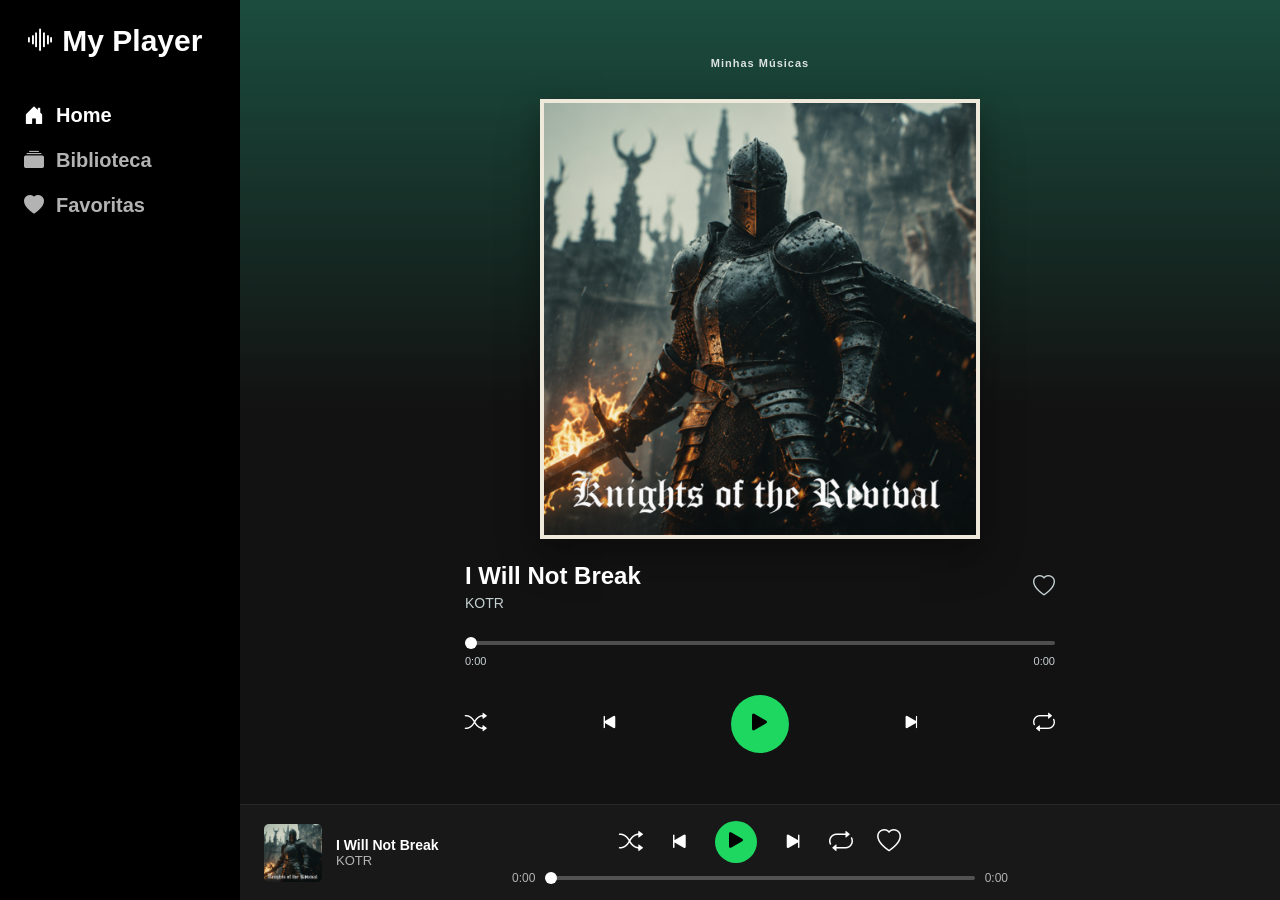
==== index.html @ 362a0c58 "feat: initial commit" ====
<!doctype html>
<html lang="pt-BR">
  <head>
    <meta charset="UTF-8" />
    <meta name="viewport" content="width=device-width, initial-scale=1.0" />
    <title>Home</title>
    <link rel="icon" type="image/png" href="assets/icon.png" />
    <link rel="stylesheet" href="style.css" />
    <link
      rel="stylesheet"
      href="https://cdn.jsdelivr.net/npm/bootstrap-icons@1.11.3/font/bootstrap-icons.css"
    />
  </head>
  <body>
    <aside class="sidebar" aria-label="Menu principal">
      <header class="sidebar-header">
        <h1><i class="bi bi-soundwave" aria-hidden="true"></i> My Player</h1>
      </header>

      <nav aria-label="Navegação do player">
          <a href="index.html" class="active">
            <i class="bi bi-house-door-fill" aria-hidden="true"></i>
            <span>Home</span>
          </a>
          <a href="biblioteca.html">
            <i class="bi bi-collection-fill" aria-hidden="true"></i>
            <span>Biblioteca</span>
          </a>
          <a href="favoritas.html">
            <i class="bi bi-heart-fill" aria-hidden="true"></i>
            <span>Favoritas</span>
          </a>
      </nav>
    </aside>

    <main class="main">
      <section class="hero" aria-label="Player principal">
        <p class="eyebrow">Minhas Músicas</p>

        <img id="heroCover" class="hero-cover" src="assets/capas/i_will_not_break.png" alt="Capa da música" />

        <header class="music-info-main">
          <div>
            <h2 id="mainTitle">I Will Not Break</h2>
            <p id="mainArtist">KOTR</p>
          </div>

          <button id="mainFavoriteBtn" class="heart-main favorite-control" type="button" aria-label="Favoritar música">
            <i class="bi bi-heart"></i>
          </button>
        </header>

        <div class="progress-main">
          <input id="mainProgress" type="range" min="0" value="0" aria-label="Progresso da música" />
          <div>
            <span id="mainCurrentTime">0:00</span>
            <span id="mainDuration">0:00</span>
          </div>
        </div>

        <div class="player-controls-main" aria-label="Controles da música">
          <button id="mainShuffleBtn" class="player-control" type="button" aria-label="Aleatório">
            <i class="bi bi-shuffle"></i>
          </button>

          <button id="mainPrevBtn" class="player-control" type="button" aria-label="Música anterior">
            <i class="bi bi-skip-start-fill"></i>
          </button>

          <button id="mainPlayBtn" class="play-main player-control" type="button" aria-label="Tocar ou pausar">
            <i id="mainPlayIcon" class="bi bi-play-fill"></i>
          </button>

          <button id="mainNextBtn" class="player-control" type="button" aria-label="Próxima música">
            <i class="bi bi-skip-end-fill"></i>
          </button>

          <button id="mainRepeatBtn" class="player-control" type="button" aria-label="Repetir">
            <i class="bi bi-repeat"></i>
          </button>
        </div>
      </section>
    </main>

    <footer class="global-player">
      <section class="global-current" aria-label="Música atual">
        <img
          id="globalCover"
          class="global-current-cover"
          src="assets/capas/i_will_not_break.png"
          alt="Capa da música atual"
        />
        <div class="global-current-info">
          <h2 id="globalTitle">I Will Not Break</h2>
          <p id="globalArtist">KOTR</p>
        </div>
      </section>

      <section class="global-controls" aria-label="Controles do player">
        <div class="global-buttons">
          <button id="globalShuffleBtn" class="player-control" type="button" aria-label="Aleatório">
            <i class="bi bi-shuffle"></i>
          </button>

          <button id="globalPrevBtn" class="player-control" type="button" aria-label="Música anterior">
            <i class="bi bi-skip-start-fill"></i>
          </button>

          <button id="globalPlayBtn" class="global-play player-control" type="button" aria-label="Tocar ou pausar">
            <i id="globalPlayIcon" class="bi bi-play-fill"></i>
          </button>

          <button id="globalNextBtn" class="player-control" type="button" aria-label="Próxima música">
            <i class="bi bi-skip-end-fill"></i>
          </button>

          <button id="globalRepeatBtn" class="player-control" type="button" aria-label="Repetir">
            <i class="bi bi-repeat"></i>
          </button>

          <button id="globalFavoriteBtn" class="player-control favorite-control" type="button" aria-label="Favoritar música">
            <i class="bi bi-heart"></i>
          </button>
        </div>

        <div class="global-progress">
          <span id="globalCurrentTime">0:00</span>
          <input id="globalProgress" type="range" min="0" value="0" aria-label="Progresso da música" />
          <span id="globalDuration">0:00</span>
        </div>
      </section>

      <audio id="globalAudio"></audio>
    </footer>

    <script src="script.js"></script>
  </body>
</html>
---- style.css ----
* {
  margin: 0;
  padding: 0;
  box-sizing: border-box;
}

body {
  background: #121212;
  color: #fff;
  font-family: Arial, Helvetica, sans-serif;
  display: flex;
  min-height: 100vh;
}

button {
  border: none;
  cursor: pointer;
}

.sidebar {
  width: 240px;
  background: #000;
  padding: 24px;
  position: fixed;
  inset: 0 auto 0 0;
  z-index: 60;
}

.sidebar h1 {
  font-size: 30px;
  margin-bottom: 46px;
}

.sidebar nav {
  display: flex;
  flex-direction: column;
  gap: 22px;
}

.sidebar a {
  color: #b3b3b3;
  text-decoration: none;
  font-weight: bold;
  display: flex;
  gap: 12px;
  font-size: 20px;
  transition: 0.2s;
}

.sidebar a:hover,
.sidebar a.active {
  color: #fff;
}

.main {
  margin-left: 240px;
  width: calc(100% - 240px);
  min-height: 100vh;
  background: linear-gradient(180deg, #1b4d3e 0%, #121212 45%, #121212 100%);
  display: flex;
  justify-content: center;
  align-items: center;
  padding: 40px 40px 130px;
}

.hero {
  width: 100%;
  max-width: 590px;
}

.hero > .eyebrow {
  display: block;
  text-align: center;
  font-size: 11px;
  font-weight: 600;
  color: rgba(255, 255, 255, 0.85);
  margin-bottom: 30px;
  letter-spacing: 1px;
}

.hero img {
  width: 100%;
  max-width: 440px;
  display: block;
  margin: 0 auto 24px;
  aspect-ratio: 1 / 1;
  object-fit: cover;
  border: 4px solid #efe9dc;
  box-shadow:
    0 18px 40px rgba(0, 0, 0, 0.25),
    0 8px 20px rgba(0, 0, 0, 0.15);
}

.music-info-main {
  display: flex;
  justify-content: space-between;
  align-items: center;
  margin-bottom: 20px;
}

.music-info-main h2 {
  font-size: 24px;
  line-height: 1.1;
  margin-bottom: 5px;
  font-weight: 700;
}

.music-info-main p {
  color: #c5d0d0;
  font-size: 14px;
}

.heart-main {
  background: transparent;
  color: #c5d0d0;
  font-size: 22px;
  transition: 0.2s;
}

.heart-main:hover,
.heart-main.active {
  color: #1ed760;
}

.progress-main {
  margin-bottom: 28px;
}

.progress-main input[type="range"] {
  width: 100%;
  cursor: pointer;
}

.progress-main div {
  display: flex;
  justify-content: space-between;
  margin-top: 6px;
  color: #c5d0d0;
  font-size: 11px;
}

.player-controls-main {
  display: flex;
  justify-content: space-between;
  align-items: center;
}

.player-controls-main button {
  background: transparent;
  color: white;
  font-size: 22px;
  transition: 0.2s;
}

.player-controls-main button:hover {
  transform: scale(1.08);
}

.play-main {
  width: 58px;
  height: 58px;
  border-radius: 50%;
  background: #1ed760 !important;
  color: #000 !important;
  display: flex;
  justify-content: center;
  align-items: center;
  font-size: 30px !important;
}

.player-control.active,
.player-control.active i,
.favorite-control.active,
.favorite-control.active i {
  color: #1ed760;
}

input[type="range"] {
  appearance: none;
  height: 4px;
  border-radius: 999px;
  background: rgba(255, 255, 255, 0.25);
}

input[type="range"]::-webkit-slider-thumb {
  appearance: none;
  width: 12px;
  height: 12px;
  background: white;
  border-radius: 50%;
  cursor: pointer;
}

input[type="range"]::-moz-range-thumb {
  width: 12px;
  height: 12px;
  border: none;
  background: white;
  border-radius: 50%;
  cursor: pointer;
}

/* =========================
   BIBLIOTECA
========================= */

.library-main {
  display: grid;
  grid-template-columns: minmax(420px, 760px) 340px;
  align-items: flex-start;
  justify-content: flex-start;
  gap: 36px;
}

.library {
  width: 100%;
}

.library-header {
  margin-bottom: 28px;
}

.library-header .eyebrow {
  font-size: 13px;
  font-weight: bold;
}

.library-header h2 {
  font-size: clamp(42px, 7vw, 76px);
  margin: 10px 0;
  line-height: 1;
}

.library-header p {
  color: #b3b3b3;
}

.library-search {
  height: 46px;
  background: #242424;
  border-radius: 999px;
  display: flex;
  align-items: center;
  gap: 12px;
  padding: 0 16px;
  margin-bottom: 24px;
  color: #b3b3b3;
}

.library-search input {
  width: 100%;
  background: transparent;
  border: none;
  outline: none;
  color: #fff;
  font-size: 15px;
}

.library-music-list {
  background: rgba(24, 24, 24, 0.9);
  border-radius: 10px;
  overflow: hidden;
}

.library-song {
  display: grid;
  grid-template-columns: 44px 1fr 32px;
  align-items: center;
  gap: 14px;
  padding: 10px 14px;
  border-bottom: 1px solid #2a2a2a;
  cursor: pointer;
  transition: 0.2s;
}

.library-song:hover,
.library-song.active {
  background: #282828;
}

.library-song.active h3 {
  color: #1ed760;
}

.library-song img {
  width: 40px;
  height: 40px;
  border-radius: 5px;
  object-fit: cover;
}

.library-song h3 {
  font-size: 15px;
  font-weight: 500;
  margin-bottom: 3px;
}

.library-song p {
  color: #b3b3b3;
  font-size: 14px;
}

.library-song button {
  background: transparent;
  color: #b3b3b3;
  font-size: 18px;
}

.library-empty {
  padding: 22px;
  color: #b3b3b3;
  text-align: center;
}

.library-preview {
  background: linear-gradient(180deg, #1f1f1f, #121212);
  border-radius: 16px;
  padding: 22px;
  position: sticky;
  top: 40px;
  box-shadow: 0 20px 45px rgba(0, 0, 0, 0.25);
}

.library-preview .eyebrow {
  display: block;
  color: #b3b3b3;
  font-size: 13px;
  font-weight: bold;
  margin-bottom: 18px;
}

.library-preview img {
  width: 100%;
  aspect-ratio: 1 / 1;
  object-fit: cover;
  border-radius: 12px;
  margin-bottom: 20px;
}

.library-preview h2 {
  font-size: 24px;
  margin-bottom: 6px;
}

.library-preview p {
  color: #b3b3b3;
  margin-bottom: 22px;
}

.library-preview-progress {
  margin-bottom: 22px;
}

.library-preview-progress input {
  width: 100%;
}

.library-preview-progress div {
  display: flex;
  justify-content: space-between;
  color: #b3b3b3;
  font-size: 11px;
  margin-top: 6px;
}

.library-preview-controls {
  display: flex;
  align-items: center;
  justify-content: space-between;
}

.library-preview-controls button {
  background: transparent;
  color: white;
  font-size: 24px;
}

.library-play {
  width: 56px;
  height: 56px;
  border-radius: 50%;
  background: #1ed760 !important;
  color: #000 !important;
  font-size: 32px !important;
  display: grid;
  place-items: center;
}

/* =========================
   FAVORITAS
========================= */

.favorites-main {
  justify-content: flex-start;
  align-items: flex-start;
}

.favorites {
  width: 100%;
}

.favorites-grid {
  display: grid;
  grid-template-columns: repeat(auto-fill, minmax(180px, 1fr));
  gap: 22px;
}

.favorite-card {
  background: #181818;
  padding: 16px;
  border-radius: 12px;
  cursor: pointer;
  transition: 0.25s;
  position: relative;
}

.favorite-card:hover {
  background: #282828;
  transform: translateY(-4px);
}

.favorite-card img {
  width: 100%;
  aspect-ratio: 1 / 1;
  object-fit: cover;
  border-radius: 8px;
  margin-bottom: 14px;
}

.favorite-card h3 {
  font-size: 16px;
  margin-bottom: 5px;
}

.favorite-card p {
  color: #b3b3b3;
  font-size: 14px;
}

.favorite-card .card-play {
  position: absolute;
  right: 18px;
  bottom: 72px;
  width: 46px;
  height: 46px;
  border-radius: 50%;
  background: #1ed760;
  color: #000;
  display: grid;
  place-items: center;
  font-size: 28px;
  opacity: 0;
  transform: translateY(8px);
  transition: 0.2s;
}

.favorite-card:hover .card-play {
  opacity: 1;
  transform: translateY(0);
}

/* =========================
   PLAYER GLOBAL
========================= */

.global-player {
  position: fixed;
  left: 240px;
  right: 0;
  bottom: 0;
  min-height: 96px;
  background: #181818;
  border-top: 1px solid #282828;
  display: grid;
  grid-template-columns: 1fr 2fr 1fr;
  align-items: center;
  padding: 14px 24px;
  z-index: 70;
}

.global-current {
  display: flex;
  align-items: center;
  gap: 14px;
}

.global-current img {
  width: 58px;
  height: 58px;
  border-radius: 5px;
  object-fit: cover;
}

.global-current h2 {
  font-size: 14px;
}

.global-current p {
  color: #b3b3b3;
  font-size: 13px;
}

.global-controls {
  display: flex;
  flex-direction: column;
  align-items: center;
  gap: 8px;
  width: 100%;
}

.global-buttons {
  display: flex;
  align-items: center;
  gap: 24px;
}

.global-buttons button {
  background: transparent;
  color: #fff;
  font-size: 24px;
  transition: 0.2s;
}

.global-buttons button:hover {
  transform: scale(1.08);
}

.global-play {
  width: 42px;
  height: 42px;
  border-radius: 50%;
  background: #1ed760 !important;
  color: #000 !important;
  display: grid;
  place-items: center;
  font-size: 28px !important;
}

.global-progress {
  width: min(620px, 100%);
  display: flex;
  align-items: center;
  gap: 10px;
  color: #b3b3b3;
  font-size: 12px;
}

.global-progress input {
  width: 100%;
}

/* =========================
   RESPONSIVO
========================= */

@media (max-width: 1050px) {
  .library-main {
    grid-template-columns: 1fr;
  }

  .library-preview {
    position: static;
  }
}

@media (max-width: 850px) {
  body {
    display: block;
  }

  .sidebar {
    width: 100%;
    height: auto;
    min-height: 78px;
    padding: 14px 18px;
    position: fixed;
    inset: 0 0 auto 0;
    display: flex;
    align-items: center;
    justify-content: space-between;
    gap: 18px;
    border-bottom: 1px solid #282828;
  }

  .sidebar h1 {
    font-size: 20px;
    margin-bottom: 0;
    white-space: nowrap;
  }

  .sidebar nav {
    flex-direction: row;
    align-items: center;
    gap: 10px;
    overflow-x: auto;
    padding-bottom: 2px;
  }

  .sidebar nav::-webkit-scrollbar {
    display: none;
  }

  .sidebar a {
    font-size: 14px;
    gap: 7px;
    padding: 9px 12px;
    border-radius: 999px;
    background: #121212;
    white-space: nowrap;
  }

  .sidebar a.active {
    background: #282828;
    color: #fff;
  }

  .main {
    margin-left: 0;
    width: 100%;
    padding: 118px 25px 180px;
  }

  .hero {
    max-width: 330px;
  }

  .hero img {
    max-width: 260px;
  }

  .global-player {
    left: 0;
    grid-template-columns: 1fr;
    gap: 12px;
  }
}

@media (max-width: 520px) {
  .sidebar {
    align-items: flex-start;
    flex-direction: column;
    gap: 12px;
  }

  .sidebar nav {
    width: 100%;
  }

  .main {
    padding-top: 150px;
  }

  .global-current {
    justify-content: center;
  }

  .global-buttons {
    gap: 16px;
  }

  .global-progress {
    width: 100%;
  }
}
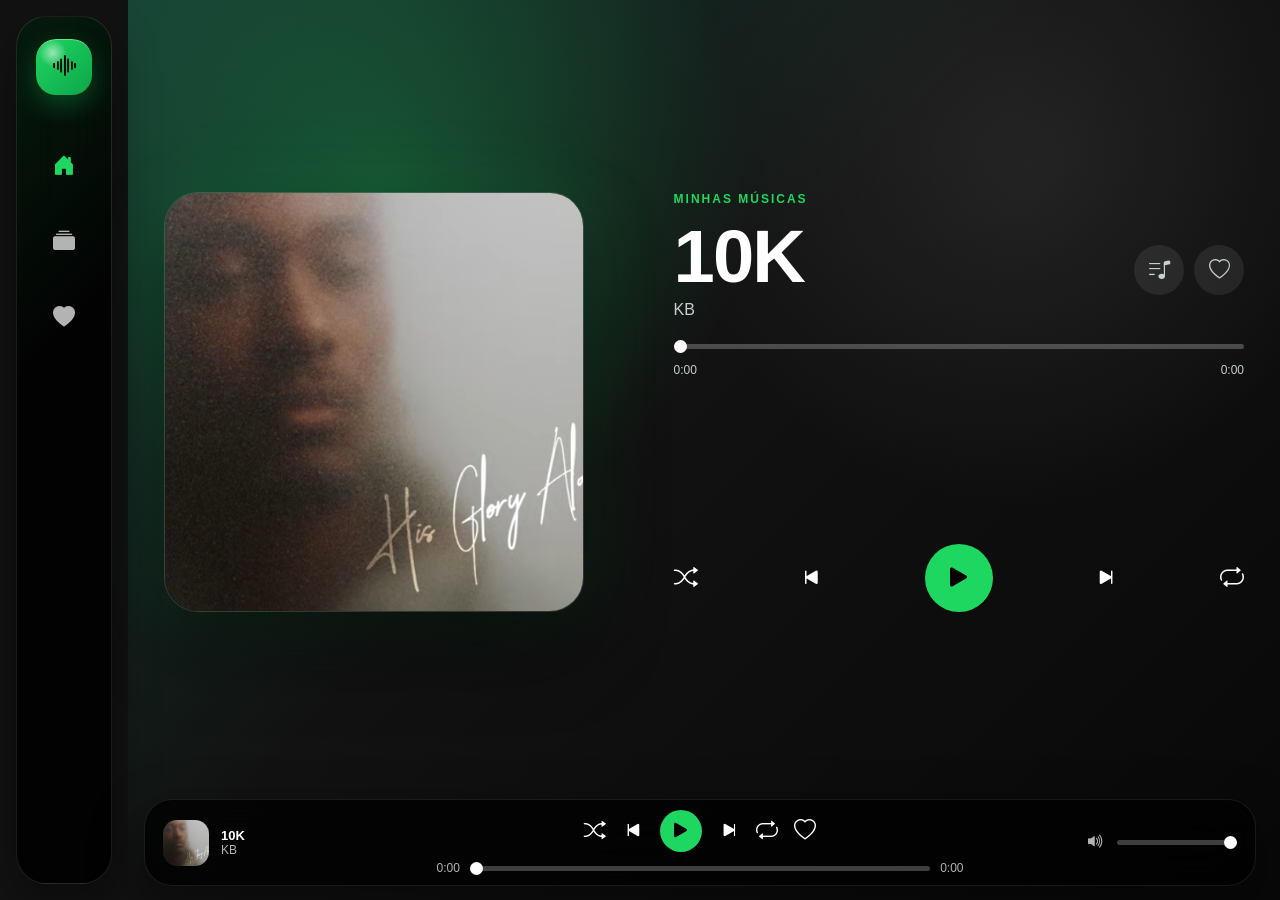
==== commit c34a2144: "new features" ====
--- a/index.html
+++ b/index.html
@@ -14,22 +14,22 @@
   <body>
     <aside class="sidebar" aria-label="Menu principal">
       <header class="sidebar-header">
-        <h1><i class="bi bi-soundwave" aria-hidden="true"></i> My Player</h1>
+        <h1><i class="bi bi-soundwave" aria-hidden="true"></i></h1>
       </header>
 
       <nav aria-label="Navegação do player">
-          <a href="index.html" class="active">
-            <i class="bi bi-house-door-fill" aria-hidden="true"></i>
-            <span>Home</span>
-          </a>
-          <a href="biblioteca.html">
-            <i class="bi bi-collection-fill" aria-hidden="true"></i>
-            <span>Biblioteca</span>
-          </a>
-          <a href="favoritas.html">
-            <i class="bi bi-heart-fill" aria-hidden="true"></i>
-            <span>Favoritas</span>
-          </a>
+        <a href="index.html" class="active">
+          <i class="bi bi-house-door-fill" aria-hidden="true"></i>
+          <span>Home</span>
+        </a>
+        <a href="biblioteca.html">
+          <i class="bi bi-collection-fill" aria-hidden="true"></i>
+          <span>Biblioteca</span>
+        </a>
+        <a href="favoritas.html">
+          <i class="bi bi-heart-fill" aria-hidden="true"></i>
+          <span>Favoritas</span>
+        </a>
       </nav>
     </aside>
 
@@ -37,45 +37,100 @@
       <section class="hero" aria-label="Player principal">
         <p class="eyebrow">Minhas Músicas</p>
 
-        <img id="heroCover" class="hero-cover" src="assets/capas/i_will_not_break.png" alt="Capa da música" />
+        <img
+          id="heroCover"
+          class="hero-cover"
+          src="assets/capas/i_will_not_break.png"
+          alt="Capa da música"
+        />
 
         <header class="music-info-main">
           <div>
             <h2 id="mainTitle">I Will Not Break</h2>
             <p id="mainArtist">KOTR</p>
           </div>
-
-          <button id="mainFavoriteBtn" class="heart-main favorite-control" type="button" aria-label="Favoritar música">
-            <i class="bi bi-heart"></i>
-          </button>
+          <div class="music-actions">
+            <button
+              id="mainLyricsBtn"
+              class="heart-main"
+              type="button"
+              aria-label="Mostrar letra"
+            >
+              <i class="bi bi-music-note-list"></i>
+            </button>
+
+            <button
+              id="mainFavoriteBtn"
+              class="heart-main favorite-control"
+              type="button"
+              aria-label="Favoritar música"
+            >
+              <i class="bi bi-heart"></i>
+            </button>
+          </div>
         </header>
 
         <div class="progress-main">
-          <input id="mainProgress" type="range" min="0" value="0" aria-label="Progresso da música" />
+          <input
+            id="mainProgress"
+            type="range"
+            min="0"
+            value="0"
+            aria-label="Progresso da música"
+          />
           <div>
             <span id="mainCurrentTime">0:00</span>
             <span id="mainDuration">0:00</span>
           </div>
         </div>
 
+        <section id="lyricsBox" class="lyrics-karaoke hidden">
+          <p id="lyricsLine">Clique no botão de letra</p>
+        </section>
+
         <div class="player-controls-main" aria-label="Controles da música">
-          <button id="mainShuffleBtn" class="player-control" type="button" aria-label="Aleatório">
+          <button
+            id="mainShuffleBtn"
+            class="player-control"
+            type="button"
+            aria-label="Aleatório"
+          >
             <i class="bi bi-shuffle"></i>
           </button>
 
-          <button id="mainPrevBtn" class="player-control" type="button" aria-label="Música anterior">
+          <button
+            id="mainPrevBtn"
+            class="player-control"
+            type="button"
+            aria-label="Música anterior"
+          >
             <i class="bi bi-skip-start-fill"></i>
           </button>
 
-          <button id="mainPlayBtn" class="play-main player-control" type="button" aria-label="Tocar ou pausar">
+          <button
+            id="mainPlayBtn"
+            class="play-main player-control"
+            type="button"
+            aria-label="Tocar ou pausar"
+          >
             <i id="mainPlayIcon" class="bi bi-play-fill"></i>
           </button>
 
-          <button id="mainNextBtn" class="player-control" type="button" aria-label="Próxima música">
+          <button
+            id="mainNextBtn"
+            class="player-control"
+            type="button"
+            aria-label="Próxima música"
+          >
             <i class="bi bi-skip-end-fill"></i>
           </button>
 
-          <button id="mainRepeatBtn" class="player-control" type="button" aria-label="Repetir">
+          <button
+            id="mainRepeatBtn"
+            class="player-control"
+            type="button"
+            aria-label="Repetir"
+          >
             <i class="bi bi-repeat"></i>
           </button>
         </div>
@@ -98,36 +153,84 @@
 
       <section class="global-controls" aria-label="Controles do player">
         <div class="global-buttons">
-          <button id="globalShuffleBtn" class="player-control" type="button" aria-label="Aleatório">
+          <button
+            id="globalShuffleBtn"
+            class="player-control"
+            type="button"
+            aria-label="Aleatório"
+          >
             <i class="bi bi-shuffle"></i>
           </button>
 
-          <button id="globalPrevBtn" class="player-control" type="button" aria-label="Música anterior">
+          <button
+            id="globalPrevBtn"
+            class="player-control"
+            type="button"
+            aria-label="Música anterior"
+          >
             <i class="bi bi-skip-start-fill"></i>
           </button>
 
-          <button id="globalPlayBtn" class="global-play player-control" type="button" aria-label="Tocar ou pausar">
+          <button
+            id="globalPlayBtn"
+            class="global-play player-control"
+            type="button"
+            aria-label="Tocar ou pausar"
+          >
             <i id="globalPlayIcon" class="bi bi-play-fill"></i>
           </button>
 
-          <button id="globalNextBtn" class="player-control" type="button" aria-label="Próxima música">
+          <button
+            id="globalNextBtn"
+            class="player-control"
+            type="button"
+            aria-label="Próxima música"
+          >
             <i class="bi bi-skip-end-fill"></i>
           </button>
 
-          <button id="globalRepeatBtn" class="player-control" type="button" aria-label="Repetir">
+          <button
+            id="globalRepeatBtn"
+            class="player-control"
+            type="button"
+            aria-label="Repetir"
+          >
             <i class="bi bi-repeat"></i>
           </button>
 
-          <button id="globalFavoriteBtn" class="player-control favorite-control" type="button" aria-label="Favoritar música">
+          <button
+            id="globalFavoriteBtn"
+            class="player-control favorite-control"
+            type="button"
+            aria-label="Favoritar música"
+          >
             <i class="bi bi-heart"></i>
           </button>
         </div>
 
         <div class="global-progress">
           <span id="globalCurrentTime">0:00</span>
-          <input id="globalProgress" type="range" min="0" value="0" aria-label="Progresso da música" />
+          <input
+            id="globalProgress"
+            type="range"
+            min="0"
+            value="0"
+            aria-label="Progresso da música"
+          />
           <span id="globalDuration">0:00</span>
         </div>
+      </section>
+      <section class="global-volume" aria-label="Controle de volume">
+        <i class="bi bi-volume-up-fill"></i>
+
+        <input
+          id="volumeControl"
+          type="range"
+          min="0"
+          max="100"
+          value="100"
+          aria-label="Volume"
+        />
       </section>
 
       <audio id="globalAudio"></audio>
--- a/style.css
+++ b/style.css
@@ -4,12 +4,17 @@
   box-sizing: border-box;
 }
 
+html,
+body {
+  width: 100%;
+  min-height: 100%;
+  overflow-x: hidden;
+}
+
 body {
   background: #121212;
   color: #fff;
   font-family: Arial, Helvetica, sans-serif;
-  display: flex;
-  min-height: 100vh;
 }
 
 button {
@@ -17,129 +22,391 @@
   cursor: pointer;
 }
 
+/* =========================
+   SIDEBAR
+========================= */
+
 .sidebar {
-  width: 240px;
-  background: #000;
-  padding: 24px;
   position: fixed;
-  inset: 0 auto 0 0;
+  left: 16px;
+  top: 16px;
   z-index: 60;
+  width: calc(100% - 32px);
+  height: 68px;
+  padding: 9px 12px;
+  border-radius: 24px;
+  background:
+    linear-gradient(135deg, rgba(30, 215, 96, 0.12), transparent 38%),
+    rgba(0, 0, 0, 0.88);
+  border: 1px solid rgba(255, 255, 255, 0.1);
+  backdrop-filter: blur(20px);
+  display: flex;
+  align-items: center;
+  justify-content: space-between;
+  box-shadow: 0 18px 45px rgba(0, 0, 0, 0.38);
 }
 
 .sidebar h1 {
-  font-size: 30px;
-  margin-bottom: 46px;
+  width: 48px;
+  height: 48px;
+  border-radius: 18px;
+  background:
+    radial-gradient(
+      circle at 30% 25%,
+      rgba(255, 255, 255, 0.55),
+      transparent 24%
+    ),
+    linear-gradient(135deg, #1ed760, #0ea54a);
+  color: #000;
+  display: grid;
+  place-items: center;
+  font-size: 0;
+  box-shadow:
+    0 10px 26px rgba(30, 215, 96, 0.28),
+    inset 0 1px 0 rgba(255, 255, 255, 0.35);
+}
+
+.sidebar h1 i {
+  font-size: 23px;
 }
 
 .sidebar nav {
   display: flex;
-  flex-direction: column;
-  gap: 22px;
+  align-items: center;
+  gap: 8px;
 }
 
 .sidebar a {
+  width: 46px;
+  height: 46px;
+  border-radius: 17px;
   color: #b3b3b3;
   text-decoration: none;
-  font-weight: bold;
-  display: flex;
-  gap: 12px;
+  display: grid;
+  place-items: center;
   font-size: 20px;
-  transition: 0.2s;
+  transition: 0.22s ease;
+  position: relative;
+}
+
+.sidebar a::before {
+  content: "";
+  position: absolute;
+  inset: 8px;
+  border-radius: 14px;
+  background: rgba(30, 215, 96, 0.16);
+  opacity: 0;
+  transform: scale(0.75);
+  transition: 0.22s ease;
+  display: none;
+}
+
+.sidebar a i {
+  position: relative;
+  z-index: 1;
+}
+
+.sidebar a span {
+  display: none;
 }
 
 .sidebar a:hover,
 .sidebar a.active {
-  color: #fff;
-}
+  color: #1ed760;
+}
+
+.sidebar a:hover::before,
+.sidebar a.active::before {
+  opacity: 1;
+  transform: scale(1);
+}
+
+/* DESKTOP */
+@media (min-width: 1100px) {
+  .sidebar {
+    width: 98px;
+    height: calc(100vh - 32px);
+    flex-direction: column;
+    justify-content: flex-start;
+    padding: 18px 12px;
+    border-radius: 30px;
+  }
+
+  .sidebar h1 {
+    width: 58px;
+    height: 58px;
+    margin-bottom: 42px;
+    border-radius: 20px;
+  }
+
+  .sidebar h1 i {
+    font-size: 28px;
+  }
+
+  .sidebar nav {
+    width: 100%;
+    flex-direction: column;
+    gap: 18px;
+  }
+
+  .sidebar a {
+    width: 58px;
+    height: 58px;
+    font-size: 22px;
+  }
+
+  .sidebar a span {
+    display: block;
+    position: absolute;
+    left: 74px;
+    background: rgba(20, 20, 20, 0.96);
+    color: #fff;
+    font-size: 13px;
+    font-weight: 700;
+    padding: 8px 12px;
+    border-radius: 999px;
+    opacity: 0;
+    pointer-events: none;
+    transform: translateX(-8px);
+    transition: 0.2s ease;
+    white-space: nowrap;
+    box-shadow: 0 12px 28px rgba(0, 0, 0, 0.35);
+  }
+
+  .sidebar a:hover span {
+    opacity: 1;
+    transform: translateX(0);
+  }
+
+  .sidebar a.active::after {
+    right: -5px;
+    bottom: auto;
+    width: 4px;
+    height: 22px;
+    border-radius: 999px;
+  }
+}
+
+/* =========================
+   MAIN
+========================= */
 
 .main {
-  margin-left: 240px;
-  width: calc(100% - 240px);
-  min-height: 100vh;
-  background: linear-gradient(180deg, #1b4d3e 0%, #121212 45%, #121212 100%);
-  display: flex;
-  justify-content: center;
-  align-items: center;
-  padding: 40px 40px 130px;
-}
+  width: 100%;
+  min-height: 100svh;
+  padding: 96px 16px 160px;
+  background:
+    radial-gradient(
+      circle at 22% 20%,
+      rgba(30, 215, 96, 0.24),
+      transparent 32%
+    ),
+    radial-gradient(
+      circle at 78% 18%,
+      rgba(255, 255, 255, 0.08),
+      transparent 30%
+    ),
+    linear-gradient(135deg, #173f34 0%, #121212 44%, #080808 100%);
+}
+
+/* =========================
+   HOME
+========================= */
 
 .hero {
   width: 100%;
-  max-width: 590px;
+  max-width: 520px;
+  margin: 0 auto;
+  display: flex;
+  flex-direction: column;
+  gap: 18px;
 }
 
 .hero > .eyebrow {
-  display: block;
-  text-align: center;
-  font-size: 11px;
-  font-weight: 600;
-  color: rgba(255, 255, 255, 0.85);
-  margin-bottom: 30px;
-  letter-spacing: 1px;
+  order: 1;
+  color: #1ed760;
+  font-size: 12px;
+  font-weight: 800;
+  letter-spacing: 2px;
+  text-transform: uppercase;
 }
 
 .hero img {
-  width: 100%;
-  max-width: 440px;
-  display: block;
-  margin: 0 auto 24px;
+  order: 2;
+  width: 100%;
   aspect-ratio: 1 / 1;
+  max-height: min(58svh, 520px);
   object-fit: cover;
-  border: 4px solid #efe9dc;
+  border-radius: 30px;
+  border: 1px solid rgba(255, 255, 255, 0.14);
   box-shadow:
-    0 18px 40px rgba(0, 0, 0, 0.25),
-    0 8px 20px rgba(0, 0, 0, 0.15);
+    0 38px 80px rgba(0, 0, 0, 0.42),
+    0 0 80px rgba(30, 215, 96, 0.14);
 }
 
 .music-info-main {
-  display: flex;
+  order: 3;
+  display: flex;
+  align-items: center;
   justify-content: space-between;
-  align-items: center;
-  margin-bottom: 20px;
+  gap: 16px;
 }
 
 .music-info-main h2 {
-  font-size: 24px;
-  line-height: 1.1;
-  margin-bottom: 5px;
-  font-weight: 700;
+  max-width: 100%;
+  font-size: clamp(34px, 10vw, 56px);
+  line-height: 0.95;
+  font-weight: 900;
+  letter-spacing: -2px;
 }
 
 .music-info-main p {
   color: #c5d0d0;
+  font-size: 16px;
+  margin-top: 8px;
+}
+
+.music-actions {
+  display: flex;
+  align-items: center;
+  gap: 10px;
+}
+
+.heart-main {
+  min-width: 50px;
+  width: 50px;
+  height: 50px;
+  border-radius: 50%;
+  background: rgba(255, 255, 255, 0.08);
+  color: #c5d0d0;
+  font-size: 21px;
+  transition: 0.2s;
+}
+
+.heart-main:hover,
+.heart-main.active,
+#mainLyricsBtn.active {
+  color: #1ed760;
+  transform: scale(1.06);
+}
+
+/* =========================
+   PROGRESSO
+========================= */
+
+.progress-main {
+  order: 4;
+  width: 100%;
+}
+
+.progress-main input[type="range"] {
+  width: 100%;
+}
+
+.progress-main div {
+  display: flex;
+  justify-content: space-between;
+  margin-top: 10px;
+  color: #c5d0d0;
+  font-size: 12px;
+}
+
+input[type="range"] {
+  appearance: none;
+  height: 5px;
+  border-radius: 999px;
+  background: rgba(255, 255, 255, 0.24);
+}
+
+input[type="range"]::-webkit-slider-thumb {
+  appearance: none;
+  width: 13px;
+  height: 13px;
+  background: white;
+  border-radius: 50%;
+}
+
+input[type="range"]::-moz-range-thumb {
+  width: 13px;
+  height: 13px;
+  border: none;
+  background: white;
+  border-radius: 50%;
+}
+
+/* =========================
+   LETRA
+========================= */
+
+.lyrics-karaoke {
+  order: 5;
+  width: 100%;
+  height: 42px;
+  overflow: hidden;
+  display: flex;
+  align-items: center;
+  padding: 0 18px;
+  border-radius: 999px;
+  background: rgba(0, 0, 0, 0.28);
+  border: 1px solid rgba(30, 215, 96, 0.18);
+  backdrop-filter: blur(16px);
+}
+
+.lyrics-karaoke.hidden {
+  display: none;
+}
+
+.lyrics-karaoke p {
+  width: 100%;
+  text-align: center;
+  color: #1ed760;
   font-size: 14px;
-}
-
-.heart-main {
-  background: transparent;
-  color: #c5d0d0;
-  font-size: 22px;
-  transition: 0.2s;
-}
-
-.heart-main:hover,
-.heart-main.active {
-  color: #1ed760;
-}
-
-.progress-main {
-  margin-bottom: 28px;
-}
-
-.progress-main input[type="range"] {
-  width: 100%;
-  cursor: pointer;
-}
-
-.progress-main div {
-  display: flex;
-  justify-content: space-between;
-  margin-top: 6px;
-  color: #c5d0d0;
-  font-size: 11px;
-}
+  font-weight: 800;
+  white-space: nowrap;
+  overflow: hidden;
+  text-overflow: ellipsis;
+}
+
+.lyrics-karaoke p.enter {
+  animation: lyricEnter 0.28s ease forwards;
+}
+
+.lyrics-karaoke p.exit {
+  animation: lyricExit 0.22s ease forwards;
+}
+
+@keyframes lyricEnter {
+  from {
+    transform: translateY(26px);
+    opacity: 0;
+  }
+
+  to {
+    transform: translateY(0);
+    opacity: 1;
+  }
+}
+
+@keyframes lyricExit {
+  from {
+    transform: translateY(0);
+    opacity: 1;
+  }
+
+  to {
+    transform: translateY(-26px);
+    opacity: 0;
+  }
+}
+
+/* =========================
+   CONTROLES HOME
+========================= */
 
 .player-controls-main {
+  order: 6;
+  width: 100%;
+  height: 68px;
   display: flex;
   justify-content: space-between;
   align-items: center;
@@ -148,24 +415,23 @@
 .player-controls-main button {
   background: transparent;
   color: white;
-  font-size: 22px;
+  font-size: 24px;
   transition: 0.2s;
 }
 
 .player-controls-main button:hover {
-  transform: scale(1.08);
+  transform: scale(1.1);
 }
 
 .play-main {
-  width: 58px;
-  height: 58px;
+  width: 68px;
+  height: 68px;
   border-radius: 50%;
   background: #1ed760 !important;
   color: #000 !important;
-  display: flex;
-  justify-content: center;
-  align-items: center;
-  font-size: 30px !important;
+  display: grid;
+  place-items: center;
+  font-size: 34px !important;
 }
 
 .player-control.active,
@@ -175,75 +441,54 @@
   color: #1ed760;
 }
 
-input[type="range"] {
-  appearance: none;
-  height: 4px;
+/* =========================
+   BIBLIOTECA
+========================= */
+
+.library-main {
+  display: grid;
+  grid-template-columns: 1fr;
+  gap: 28px;
+}
+
+.library,
+.favorites {
+  width: 100%;
+}
+
+.library-header {
+  margin-bottom: 30px;
+}
+
+.library-header .eyebrow {
+  color: #1ed760;
+  font-size: 13px;
+  font-weight: 800;
+  letter-spacing: 2px;
+  text-transform: uppercase;
+}
+
+.library-header h2 {
+  font-size: clamp(42px, 10vw, 72px);
+  line-height: 0.9;
+  margin: 12px 0;
+  letter-spacing: -3px;
+}
+
+.library-header p {
+  color: #b3b3b3;
+}
+
+.library-search {
+  height: 52px;
+  background: rgba(255, 255, 255, 0.08);
+  border: 1px solid rgba(255, 255, 255, 0.08);
   border-radius: 999px;
-  background: rgba(255, 255, 255, 0.25);
-}
-
-input[type="range"]::-webkit-slider-thumb {
-  appearance: none;
-  width: 12px;
-  height: 12px;
-  background: white;
-  border-radius: 50%;
-  cursor: pointer;
-}
-
-input[type="range"]::-moz-range-thumb {
-  width: 12px;
-  height: 12px;
-  border: none;
-  background: white;
-  border-radius: 50%;
-  cursor: pointer;
-}
-
-/* =========================
-   BIBLIOTECA
-========================= */
-
-.library-main {
-  display: grid;
-  grid-template-columns: minmax(420px, 760px) 340px;
-  align-items: flex-start;
-  justify-content: flex-start;
-  gap: 36px;
-}
-
-.library {
-  width: 100%;
-}
-
-.library-header {
-  margin-bottom: 28px;
-}
-
-.library-header .eyebrow {
-  font-size: 13px;
-  font-weight: bold;
-}
-
-.library-header h2 {
-  font-size: clamp(42px, 7vw, 76px);
-  margin: 10px 0;
-  line-height: 1;
-}
-
-.library-header p {
-  color: #b3b3b3;
-}
-
-.library-search {
-  height: 46px;
-  background: #242424;
-  border-radius: 999px;
   display: flex;
   align-items: center;
   gap: 12px;
-  padding: 0 16px;
-  margin-bottom: 24px;
+  padding: 0 18px;
+  margin-bottom: 26px;
   color: #b3b3b3;
 }
 
@@ -257,25 +502,27 @@
 }
 
 .library-music-list {
-  background: rgba(24, 24, 24, 0.9);
-  border-radius: 10px;
-  overflow: hidden;
+  display: grid;
+  gap: 12px;
 }
 
 .library-song {
   display: grid;
-  grid-template-columns: 44px 1fr 32px;
-  align-items: center;
-  gap: 14px;
-  padding: 10px 14px;
-  border-bottom: 1px solid #2a2a2a;
+  grid-template-columns: 58px 1fr 42px;
+  align-items: center;
+  gap: 16px;
+  padding: 12px;
+  border-radius: 18px;
   cursor: pointer;
   transition: 0.2s;
+  background: rgba(255, 255, 255, 0.055);
+  border: 1px solid rgba(255, 255, 255, 0.06);
 }
 
 .library-song:hover,
 .library-song.active {
-  background: #282828;
+  background: rgba(30, 215, 96, 0.12);
+  border-color: rgba(30, 215, 96, 0.28);
 }
 
 .library-song.active h3 {
@@ -283,16 +530,15 @@
 }
 
 .library-song img {
-  width: 40px;
-  height: 40px;
-  border-radius: 5px;
+  width: 58px;
+  height: 58px;
+  border-radius: 14px;
   object-fit: cover;
 }
 
 .library-song h3 {
-  font-size: 15px;
-  font-weight: 500;
-  margin-bottom: 3px;
+  font-size: 16px;
+  margin-bottom: 4px;
 }
 
 .library-song p {
@@ -303,29 +549,31 @@
 .library-song button {
   background: transparent;
   color: #b3b3b3;
-  font-size: 18px;
+  font-size: 19px;
 }
 
 .library-empty {
-  padding: 22px;
+  padding: 24px;
   color: #b3b3b3;
   text-align: center;
 }
 
 .library-preview {
-  background: linear-gradient(180deg, #1f1f1f, #121212);
-  border-radius: 16px;
-  padding: 22px;
-  position: sticky;
-  top: 40px;
-  box-shadow: 0 20px 45px rgba(0, 0, 0, 0.25);
+  background: rgba(0, 0, 0, 0.42);
+  border: 1px solid rgba(255, 255, 255, 0.08);
+  border-radius: 30px;
+  padding: 24px;
+  backdrop-filter: blur(20px);
+  box-shadow: 0 30px 70px rgba(0, 0, 0, 0.34);
 }
 
 .library-preview .eyebrow {
   display: block;
-  color: #b3b3b3;
-  font-size: 13px;
-  font-weight: bold;
+  color: #1ed760;
+  font-size: 12px;
+  font-weight: 800;
+  letter-spacing: 1.5px;
+  text-transform: uppercase;
   margin-bottom: 18px;
 }
 
@@ -333,12 +581,12 @@
   width: 100%;
   aspect-ratio: 1 / 1;
   object-fit: cover;
-  border-radius: 12px;
+  border-radius: 24px;
   margin-bottom: 20px;
 }
 
 .library-preview h2 {
-  font-size: 24px;
+  font-size: 26px;
   margin-bottom: 6px;
 }
 
@@ -360,7 +608,7 @@
   justify-content: space-between;
   color: #b3b3b3;
   font-size: 11px;
-  margin-top: 6px;
+  margin-top: 8px;
 }
 
 .library-preview-controls {
@@ -376,12 +624,12 @@
 }
 
 .library-play {
-  width: 56px;
-  height: 56px;
+  width: 60px;
+  height: 60px;
   border-radius: 50%;
   background: #1ed760 !important;
   color: #000 !important;
-  font-size: 32px !important;
+  font-size: 34px !important;
   display: grid;
   place-items: center;
 }
@@ -395,35 +643,33 @@
   align-items: flex-start;
 }
 
-.favorites {
-  width: 100%;
-}
-
 .favorites-grid {
   display: grid;
-  grid-template-columns: repeat(auto-fill, minmax(180px, 1fr));
-  gap: 22px;
+  grid-template-columns: repeat(auto-fill, minmax(160px, 1fr));
+  gap: 18px;
 }
 
 .favorite-card {
-  background: #181818;
+  background: rgba(255, 255, 255, 0.055);
+  border: 1px solid rgba(255, 255, 255, 0.06);
   padding: 16px;
-  border-radius: 12px;
+  border-radius: 24px;
   cursor: pointer;
   transition: 0.25s;
   position: relative;
 }
 
 .favorite-card:hover {
-  background: #282828;
-  transform: translateY(-4px);
+  background: rgba(30, 215, 96, 0.12);
+  border-color: rgba(30, 215, 96, 0.28);
+  transform: translateY(-5px);
 }
 
 .favorite-card img {
   width: 100%;
   aspect-ratio: 1 / 1;
   object-fit: cover;
-  border-radius: 8px;
+  border-radius: 18px;
   margin-bottom: 14px;
 }
 
@@ -439,10 +685,10 @@
 
 .favorite-card .card-play {
   position: absolute;
-  right: 18px;
-  bottom: 72px;
-  width: 46px;
-  height: 46px;
+  right: 24px;
+  bottom: 78px;
+  width: 48px;
+  height: 48px;
   border-radius: 50%;
   background: #1ed760;
   color: #000;
@@ -465,59 +711,63 @@
 
 .global-player {
   position: fixed;
-  left: 240px;
-  right: 0;
-  bottom: 0;
-  min-height: 96px;
-  background: #181818;
-  border-top: 1px solid #282828;
-  display: grid;
-  grid-template-columns: 1fr 2fr 1fr;
-  align-items: center;
-  padding: 14px 24px;
+  left: 12px;
+  right: 12px;
+  bottom: 12px;
   z-index: 70;
+  min-height: 104px;
+  padding: 12px;
+  border-radius: 22px;
+  background: rgba(0, 0, 0, 0.78);
+  border: 1px solid rgba(255, 255, 255, 0.09);
+  backdrop-filter: blur(22px);
+  box-shadow: 0 20px 55px rgba(0, 0, 0, 0.46);
+  display: grid;
+  grid-template-columns: 1fr;
+  gap: 10px;
 }
 
 .global-current {
   display: flex;
   align-items: center;
-  gap: 14px;
+  gap: 12px;
 }
 
 .global-current img {
-  width: 58px;
-  height: 58px;
-  border-radius: 5px;
+  width: 46px;
+  height: 46px;
+  border-radius: 14px;
   object-fit: cover;
 }
 
 .global-current h2 {
-  font-size: 14px;
+  font-size: 13px;
 }
 
 .global-current p {
   color: #b3b3b3;
-  font-size: 13px;
+  font-size: 12px;
 }
 
 .global-controls {
   display: flex;
   flex-direction: column;
   align-items: center;
-  gap: 8px;
+  gap: 9px;
   width: 100%;
 }
 
 .global-buttons {
   display: flex;
   align-items: center;
-  gap: 24px;
+  justify-content: center;
+  gap: 16px;
 }
 
 .global-buttons button {
   background: transparent;
   color: #fff;
-  font-size: 24px;
+  font-size: 22px;
   transition: 0.2s;
 }
 
@@ -533,11 +783,11 @@
   color: #000 !important;
   display: grid;
   place-items: center;
-  font-size: 28px !important;
+  font-size: 26px !important;
 }
 
 .global-progress {
-  width: min(620px, 100%);
+  width: 100%;
   display: flex;
   align-items: center;
   gap: 10px;
@@ -548,117 +798,178 @@
 .global-progress input {
   width: 100%;
 }
-
-/* =========================
-   RESPONSIVO
-========================= */
-
-@media (max-width: 1050px) {
+.global-volume {
+  display: flex;
+  align-items: center;
+  justify-content: flex-end;
+  gap: 12px;
+}
+
+.global-volume i {
+  font-size: 18px;
+  color: #b3b3b3;
+}
+
+.global-volume input {
+  width: 120px;
+}
+
+/* =========================
+   TABLET
+========================= */
+
+@media (min-width: 768px) {
+  .main {
+    padding: 104px 28px 170px;
+  }
+
+  .hero {
+    max-width: 620px;
+  }
+
+  .hero img {
+    max-height: min(56svh, 560px);
+  }
+
+  .music-info-main h2 {
+    font-size: clamp(46px, 8vw, 72px);
+  }
+
   .library-main {
     grid-template-columns: 1fr;
   }
 
-  .library-preview {
-    position: static;
-  }
-}
-
-@media (max-width: 850px) {
-  body {
-    display: block;
-  }
-
+  .favorites-grid {
+    grid-template-columns: repeat(auto-fill, minmax(190px, 1fr));
+  }
+}
+
+/* =========================
+   DESKTOP
+========================= */
+
+@media (min-width: 1100px) {
   .sidebar {
+    width: 96px;
+    height: calc(100vh - 32px);
+    flex-direction: column;
+    justify-content: flex-start;
+    padding: 22px 14px;
+  }
+
+  .sidebar h1 {
+    width: 56px;
+    height: 56px;
+    margin-bottom: 42px;
+  }
+
+  .sidebar h1 i {
+    font-size: 28px;
+  }
+
+  .sidebar nav {
+    width: 100%;
+    flex-direction: column;
+    gap: 18px;
+  }
+
+  .sidebar a {
+    width: auto;
+    height: 58px;
+    font-size: 22px;
+  }
+
+  .main {
+    margin-left: 128px;
+    width: calc(100% - 128px);
+    min-height: 100svh;
+    padding: 28px 36px 124px;
+  }
+
+  .hero {
+    width: 100%;
+    max-width: none;
+    height: calc(100svh - 152px);
+    display: grid;
+    grid-template-columns: minmax(260px, 420px) minmax(360px, 620px);
+    grid-template-rows: auto auto auto auto auto;
+    justify-content: center;
+    align-content: center;
+    align-items: center;
+    column-gap: clamp(48px, 7vw, 96px);
+    row-gap: 16px;
+  }
+
+  .hero > .eyebrow {
+    order: initial;
+    grid-column: 2;
+    grid-row: 1;
+  }
+
+  .hero img {
+    order: initial;
+    grid-column: 1;
+    grid-row: 1 / 6;
     width: 100%;
     height: auto;
+    max-width: 420px;
+    max-height: calc(100svh - 220px);
+    border-radius: 34px;
+  }
+
+  .music-info-main {
+    order: initial;
+    grid-column: 2;
+    grid-row: 2;
+    display: flex;
+  }
+
+  .progress-main {
+    order: initial;
+    grid-column: 2;
+    grid-row: 3;
+  }
+
+  .lyrics-karaoke {
+    order: initial;
+    grid-column: 2;
+    grid-row: 4;
+  }
+
+  .player-controls-main {
+    order: initial;
+    grid-column: 2;
+    grid-row: 5;
+  }
+
+  .music-info-main h2 {
+    font-size: clamp(34px, 5.8vw, 78px);
+  }
+
+  .library-main {
+    grid-template-columns: minmax(420px, 1fr) 360px;
+    align-items: flex-start;
+    gap: 34px;
+  }
+
+  .library-preview {
+    position: sticky;
+    top: 32px;
+  }
+
+  .global-player {
+    left: 144px;
+    right: 24px;
+    bottom: 14px;
     min-height: 78px;
-    padding: 14px 18px;
-    position: fixed;
-    inset: 0 0 auto 0;
-    display: flex;
+    padding: 10px 18px;
+    border-radius: 28px;
+    grid-template-columns: 1fr 2fr 1fr;
     align-items: center;
-    justify-content: space-between;
-    gap: 18px;
-    border-bottom: 1px solid #282828;
-  }
-
-  .sidebar h1 {
-    font-size: 20px;
-    margin-bottom: 0;
-    white-space: nowrap;
-  }
-
-  .sidebar nav {
-    flex-direction: row;
-    align-items: center;
-    gap: 10px;
-    overflow-x: auto;
-    padding-bottom: 2px;
-  }
-
-  .sidebar nav::-webkit-scrollbar {
+  }
+}
+@media (max-width: 1099px) {
+  .global-volume {
     display: none;
   }
-
-  .sidebar a {
-    font-size: 14px;
-    gap: 7px;
-    padding: 9px 12px;
-    border-radius: 999px;
-    background: #121212;
-    white-space: nowrap;
-  }
-
-  .sidebar a.active {
-    background: #282828;
-    color: #fff;
-  }
-
-  .main {
-    margin-left: 0;
-    width: 100%;
-    padding: 118px 25px 180px;
-  }
-
-  .hero {
-    max-width: 330px;
-  }
-
-  .hero img {
-    max-width: 260px;
-  }
-
-  .global-player {
-    left: 0;
-    grid-template-columns: 1fr;
-    gap: 12px;
-  }
-}
-
-@media (max-width: 520px) {
-  .sidebar {
-    align-items: flex-start;
-    flex-direction: column;
-    gap: 12px;
-  }
-
-  .sidebar nav {
-    width: 100%;
-  }
-
-  .main {
-    padding-top: 150px;
-  }
-
-  .global-current {
-    justify-content: center;
-  }
-
-  .global-buttons {
-    gap: 16px;
-  }
-
-  .global-progress {
-    width: 100%;
-  }
-}
+}
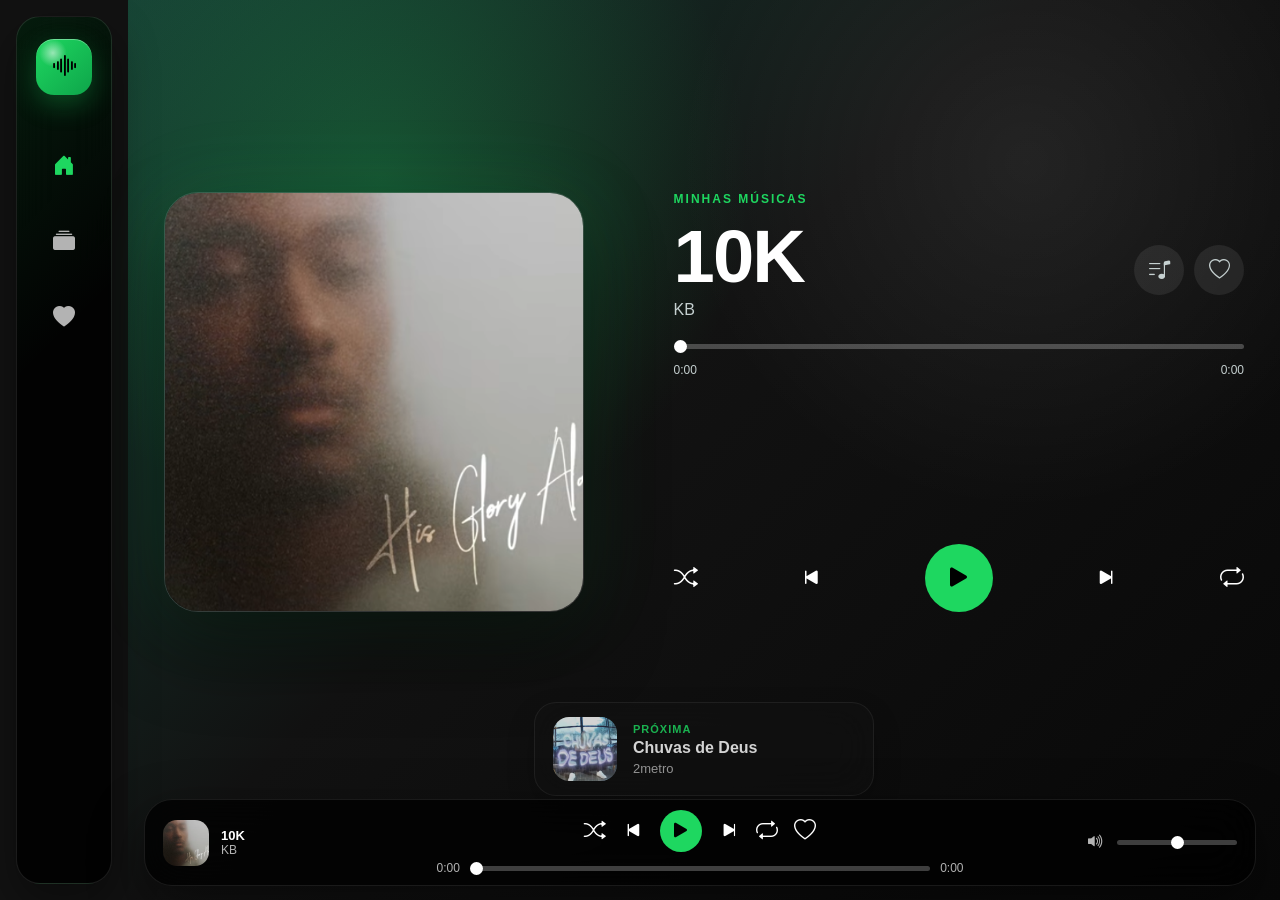
==== commit fe588f5d: "final changes" ====
--- a/index.html
+++ b/index.html
@@ -137,6 +137,16 @@
       </section>
     </main>
 
+    <section id="nextMusicPreview" class="next-music-preview">
+      <img id="nextMusicCover" src="" alt="Próxima música" />
+
+      <div class="next-music-info">
+        <small>Próxima</small>
+        <h3 id="nextMusicTitle">...</h3>
+        <p id="nextMusicArtist">...</p>
+      </div>
+    </section>
+
     <footer class="global-player">
       <section class="global-current" aria-label="Música atual">
         <img
--- a/style.css
+++ b/style.css
@@ -121,72 +121,6 @@
   transform: scale(1);
 }
 
-/* DESKTOP */
-@media (min-width: 1100px) {
-  .sidebar {
-    width: 98px;
-    height: calc(100vh - 32px);
-    flex-direction: column;
-    justify-content: flex-start;
-    padding: 18px 12px;
-    border-radius: 30px;
-  }
-
-  .sidebar h1 {
-    width: 58px;
-    height: 58px;
-    margin-bottom: 42px;
-    border-radius: 20px;
-  }
-
-  .sidebar h1 i {
-    font-size: 28px;
-  }
-
-  .sidebar nav {
-    width: 100%;
-    flex-direction: column;
-    gap: 18px;
-  }
-
-  .sidebar a {
-    width: 58px;
-    height: 58px;
-    font-size: 22px;
-  }
-
-  .sidebar a span {
-    display: block;
-    position: absolute;
-    left: 74px;
-    background: rgba(20, 20, 20, 0.96);
-    color: #fff;
-    font-size: 13px;
-    font-weight: 700;
-    padding: 8px 12px;
-    border-radius: 999px;
-    opacity: 0;
-    pointer-events: none;
-    transform: translateX(-8px);
-    transition: 0.2s ease;
-    white-space: nowrap;
-    box-shadow: 0 12px 28px rgba(0, 0, 0, 0.35);
-  }
-
-  .sidebar a:hover span {
-    opacity: 1;
-    transform: translateX(0);
-  }
-
-  .sidebar a.active::after {
-    right: -5px;
-    bottom: auto;
-    width: 4px;
-    height: 22px;
-    border-radius: 999px;
-  }
-}
-
 /* =========================
    MAIN
 ========================= */
@@ -634,6 +568,63 @@
   place-items: center;
 }
 
+.library-status {
+  width: 28px;
+  height: 28px;
+  background: transparent;
+  display: grid;
+  place-items: center;
+}
+
+.library-status i {
+  color: #b3b3b3;
+  font-size: 18px;
+}
+
+.sound-bars {
+  display: none;
+  align-items: flex-end;
+  gap: 3px;
+  height: 18px;
+}
+
+.sound-bars span {
+  width: 3px;
+  height: 6px;
+  border-radius: 999px;
+  background: #1ed760;
+  animation: soundWave 0.75s infinite ease-in-out;
+}
+
+.sound-bars span:nth-child(2) {
+  animation-delay: 0.15s;
+}
+
+.sound-bars span:nth-child(3) {
+  animation-delay: 0.3s;
+}
+
+.library-song.playing .library-status i {
+  display: none;
+}
+
+.library-song.playing .sound-bars {
+  display: flex;
+}
+
+@keyframes soundWave {
+  0%,
+  100% {
+    height: 5px;
+    opacity: 0.65;
+  }
+
+  50% {
+    height: 18px;
+    opacity: 1;
+  }
+}
+
 /* =========================
    FAVORITAS
 ========================= */
@@ -798,6 +789,7 @@
 .global-progress input {
   width: 100%;
 }
+
 .global-volume {
   display: flex;
   align-items: center;
@@ -812,6 +804,76 @@
 
 .global-volume input {
   width: 120px;
+}
+
+/* =========================
+   PRÓXIMA MÚSICA
+========================= */
+
+.next-music-preview {
+  position: fixed;
+  left: calc(50% + 64px);
+  bottom: 104px;
+  transform: translateX(-50%);
+  z-index: 55;
+  display: flex;
+  align-items: center;
+  gap: 16px;
+  width: 340px;
+  padding: 14px 18px;
+  background: rgba(18, 18, 18, 0.72);
+  backdrop-filter: blur(20px);
+  border: 1px solid rgba(255, 255, 255, 0.08);
+  border-radius: 22px;
+  box-shadow: 0 12px 30px rgba(0, 0, 0, 0.25);
+  opacity: 0.82;
+  transition: all 0.25s ease;
+}
+
+.next-music-preview:hover {
+  opacity: 1;
+  transform: translateX(-50%) translateY(-2px);
+}
+
+.next-music-preview img {
+  width: 64px;
+  height: 64px;
+  border-radius: 16px;
+  object-fit: cover;
+  flex-shrink: 0;
+}
+
+.next-music-info {
+  min-width: 0;
+  flex: 1;
+}
+
+.next-music-info small {
+  display: block;
+  color: #1ed760;
+  font-size: 11px;
+  font-weight: 700;
+  text-transform: uppercase;
+  letter-spacing: 1px;
+  margin-bottom: 4px;
+}
+
+.next-music-info h3 {
+  color: #fff;
+  font-size: 16px;
+  font-weight: 700;
+  margin-bottom: 4px;
+  overflow: hidden;
+  white-space: nowrap;
+  text-overflow: ellipsis;
+}
+
+.next-music-info p {
+  color: #b3b3b3;
+  font-size: 13px;
+  overflow: hidden;
+  white-space: nowrap;
+  text-overflow: ellipsis;
 }
 
 /* =========================
@@ -967,9 +1029,33 @@
     grid-template-columns: 1fr 2fr 1fr;
     align-items: center;
   }
-}
+
+  .sidebar a.active::after {
+    right: -5px;
+    bottom: auto;
+    width: 4px;
+    height: 22px;
+    border-radius: 999px;
+  }
+}
+
+/* =========================
+   MOBILE / TABLET AJUSTES
+========================= */
+
 @media (max-width: 1099px) {
   .global-volume {
     display: none;
   }
-}
+
+  .next-music-preview {
+    left: 50%;
+    bottom: 128px;
+    width: min(340px, calc(100vw - 32px));
+  }
+
+  .next-music-preview img {
+    width: 56px;
+    height: 56px;
+  }
+}
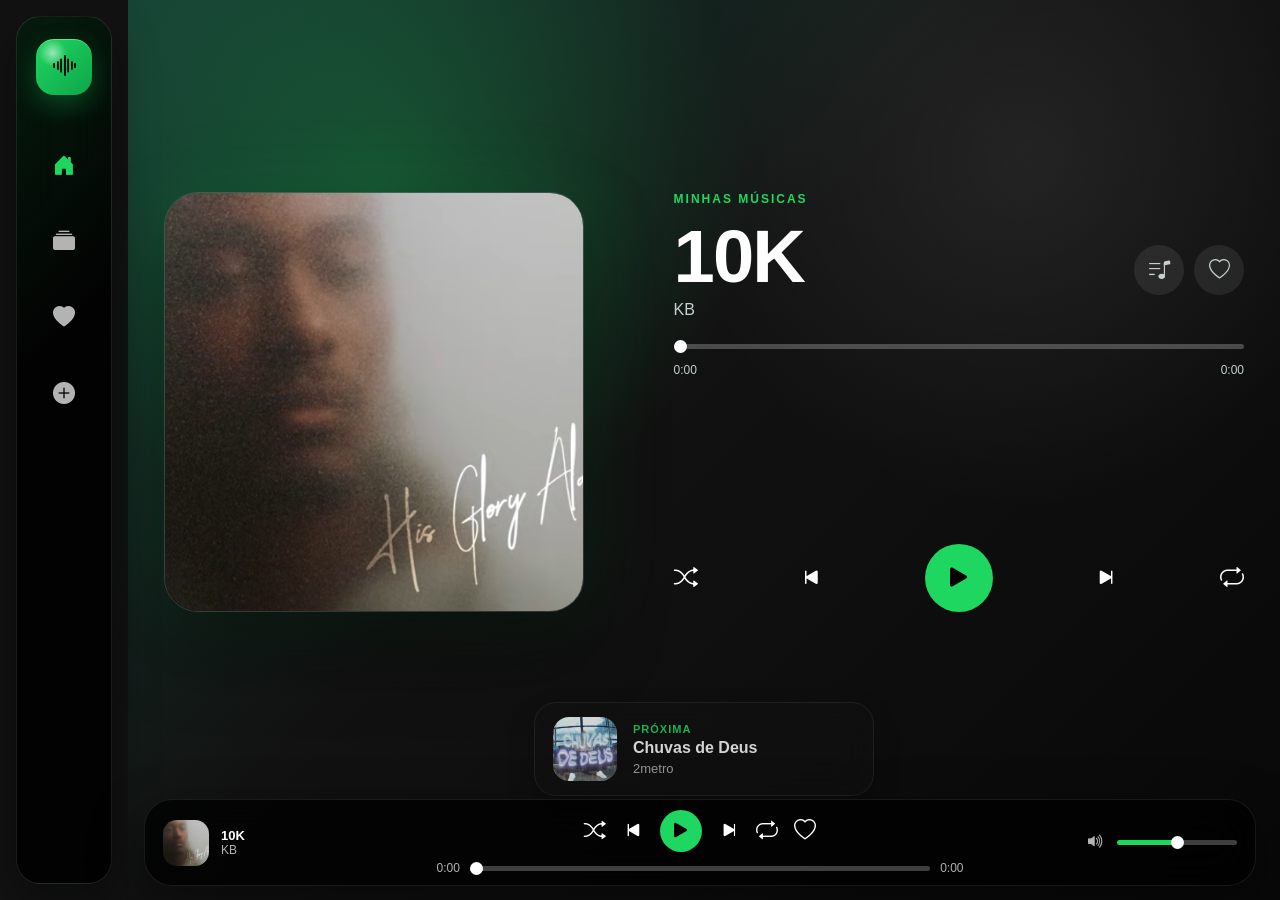
==== commit 39ff6f7f: "logic correction and new area" ====
--- a/index.html
+++ b/index.html
@@ -3,7 +3,7 @@
   <head>
     <meta charset="UTF-8" />
     <meta name="viewport" content="width=device-width, initial-scale=1.0" />
-    <title>Home</title>
+    <title>My Player</title>
     <link rel="icon" type="image/png" href="assets/icon.png" />
     <link rel="stylesheet" href="style.css" />
     <link
@@ -11,6 +11,7 @@
       href="https://cdn.jsdelivr.net/npm/bootstrap-icons@1.11.3/font/bootstrap-icons.css"
     />
   </head>
+
   <body>
     <aside class="sidebar" aria-label="Menu principal">
       <header class="sidebar-header">
@@ -18,22 +19,29 @@
       </header>
 
       <nav aria-label="Navegação do player">
-        <a href="index.html" class="active">
+        <a href="#home" class="active" data-page="homePage">
           <i class="bi bi-house-door-fill" aria-hidden="true"></i>
           <span>Home</span>
         </a>
-        <a href="biblioteca.html">
+
+        <a href="#biblioteca" data-page="libraryPage">
           <i class="bi bi-collection-fill" aria-hidden="true"></i>
           <span>Biblioteca</span>
         </a>
-        <a href="favoritas.html">
+
+        <a href="#favoritas" data-page="favoritesPage">
           <i class="bi bi-heart-fill" aria-hidden="true"></i>
           <span>Favoritas</span>
         </a>
+
+        <a href="#adicionar" data-page="addMusicPage">
+          <i class="bi bi-plus-circle-fill" aria-hidden="true"></i>
+          <span>Adicionar</span>
+        </a>
       </nav>
     </aside>
 
-    <main class="main">
+    <main id="homePage" class="main page active-page">
       <section class="hero" aria-label="Player principal">
         <p class="eyebrow">Minhas Músicas</p>
 
@@ -49,6 +57,7 @@
             <h2 id="mainTitle">I Will Not Break</h2>
             <p id="mainArtist">KOTR</p>
           </div>
+
           <div class="music-actions">
             <button
               id="mainLyricsBtn"
@@ -89,21 +98,11 @@
         </section>
 
         <div class="player-controls-main" aria-label="Controles da música">
-          <button
-            id="mainShuffleBtn"
-            class="player-control"
-            type="button"
-            aria-label="Aleatório"
-          >
+          <button id="mainShuffleBtn" class="player-control" type="button">
             <i class="bi bi-shuffle"></i>
           </button>
 
-          <button
-            id="mainPrevBtn"
-            class="player-control"
-            type="button"
-            aria-label="Música anterior"
-          >
+          <button id="mainPrevBtn" class="player-control" type="button">
             <i class="bi bi-skip-start-fill"></i>
           </button>
 
@@ -111,29 +110,150 @@
             id="mainPlayBtn"
             class="play-main player-control"
             type="button"
-            aria-label="Tocar ou pausar"
           >
             <i id="mainPlayIcon" class="bi bi-play-fill"></i>
           </button>
 
+          <button id="mainNextBtn" class="player-control" type="button">
+            <i class="bi bi-skip-end-fill"></i>
+          </button>
+
+          <button id="mainRepeatBtn" class="player-control" type="button">
+            <i class="bi bi-repeat"></i>
+          </button>
+        </div>
+      </section>
+    </main>
+
+    <main id="libraryPage" class="main library-main page" hidden>
+      <section class="library" aria-label="Biblioteca de músicas">
+        <header class="library-header">
+          <p class="eyebrow">Sua biblioteca</p>
+          <h2>Músicas</h2>
+          <p>Todas as suas músicas em um só lugar.</p>
+        </header>
+
+        <form class="library-search" role="search">
+          <i class="bi bi-search" aria-hidden="true"></i>
+          <input
+            id="librarySearch"
+            type="search"
+            placeholder="Buscar música ou artista"
+            aria-label="Buscar música ou artista"
+          />
+        </form>
+
+        <section
+          id="libraryMusicList"
+          class="library-music-list"
+          aria-label="Lista de músicas"
+        ></section>
+      </section>
+
+      <aside class="library-preview" aria-label="Tocando agora">
+        <p class="eyebrow">Tocando agora</p>
+
+        <img
+          id="libraryPlayerCover"
+          class="library-preview-cover"
+          src="assets/capas/i_will_not_break.png"
+          alt="Capa da música atual"
+        />
+
+        <h2 id="libraryPlayerTitle">I Will Not Break</h2>
+        <p id="libraryPlayerArtist">KOTR</p>
+
+        <div class="library-preview-progress">
+          <input id="libraryProgress" type="range" min="0" value="0" />
+          <div>
+            <span id="libraryCurrentTime">0:00</span>
+            <span id="libraryDuration">0:00</span>
+          </div>
+        </div>
+
+        <div class="library-preview-controls">
+          <button id="libraryPrevBtn" class="player-control" type="button">
+            <i class="bi bi-skip-start-fill"></i>
+          </button>
+
           <button
-            id="mainNextBtn"
-            class="player-control"
+            id="libraryPlayBtn"
+            class="library-play player-control"
             type="button"
-            aria-label="Próxima música"
           >
+            <i id="libraryPlayIcon" class="bi bi-play-fill"></i>
+          </button>
+
+          <button id="libraryNextBtn" class="player-control" type="button">
             <i class="bi bi-skip-end-fill"></i>
           </button>
-
-          <button
-            id="mainRepeatBtn"
-            class="player-control"
-            type="button"
-            aria-label="Repetir"
-          >
-            <i class="bi bi-repeat"></i>
-          </button>
-        </div>
+        </div>
+      </aside>
+    </main>
+
+    <main id="favoritesPage" class="main favorites-main page" hidden>
+      <section class="favorites" aria-label="Músicas favoritas">
+        <header class="library-header">
+          <p class="eyebrow">Suas favoritas</p>
+          <h2>Favoritas</h2>
+          <p>Músicas marcadas para ouvir de novo.</p>
+        </header>
+
+        <section
+          id="favoritesGrid"
+          class="favorites-grid"
+          aria-label="Músicas favoritas"
+        ></section>
+      </section>
+    </main>
+
+    <main id="addMusicPage" class="main add-music-main page" hidden>
+      <section class="add-music">
+        <header class="library-header">
+          <p class="eyebrow">Nova música</p>
+          <h2>Adicionar</h2>
+          <p>Salve músicas localmente neste navegador.</p>
+        </header>
+
+        <form id="addMusicForm" class="add-music-form">
+          <label>
+            Nome da música
+            <input id="newMusicTitle" type="text" required />
+          </label>
+
+          <label>
+            Artista
+            <input id="newMusicArtist" type="text" required />
+          </label>
+
+          <label>
+            Álbum
+            <input id="newMusicAlbum" type="text" />
+          </label>
+
+          <label>
+            Arquivo MP3
+            <input id="newMusicAudio" type="file" accept="audio/*" required />
+          </label>
+
+          <label>
+            Capa
+            <input id="newMusicCover" type="file" accept="image/*" required />
+          </label>
+
+          <label>
+            Letra sincronizada .LRC
+            <textarea
+              id="newMusicLyrics"
+              rows="8"
+              placeholder="[00:03.10]Primeira linha da música&#10;[00:07.50]Segunda linha da música"
+            ></textarea>
+          </label>
+
+          <button type="submit">Adicionar música</button>
+
+          <p id="addMusicMessage" class="add-music-message"></p>
+        </form>
       </section>
     </main>
 
@@ -155,6 +275,7 @@
           src="assets/capas/i_will_not_break.png"
           alt="Capa da música atual"
         />
+
         <div class="global-current-info">
           <h2 id="globalTitle">I Will Not Break</h2>
           <p id="globalArtist">KOTR</p>
@@ -163,21 +284,11 @@
 
       <section class="global-controls" aria-label="Controles do player">
         <div class="global-buttons">
-          <button
-            id="globalShuffleBtn"
-            class="player-control"
-            type="button"
-            aria-label="Aleatório"
-          >
+          <button id="globalShuffleBtn" class="player-control" type="button">
             <i class="bi bi-shuffle"></i>
           </button>
 
-          <button
-            id="globalPrevBtn"
-            class="player-control"
-            type="button"
-            aria-label="Música anterior"
-          >
+          <button id="globalPrevBtn" class="player-control" type="button">
             <i class="bi bi-skip-start-fill"></i>
           </button>
 
@@ -185,26 +296,15 @@
             id="globalPlayBtn"
             class="global-play player-control"
             type="button"
-            aria-label="Tocar ou pausar"
           >
             <i id="globalPlayIcon" class="bi bi-play-fill"></i>
           </button>
 
-          <button
-            id="globalNextBtn"
-            class="player-control"
-            type="button"
-            aria-label="Próxima música"
-          >
+          <button id="globalNextBtn" class="player-control" type="button">
             <i class="bi bi-skip-end-fill"></i>
           </button>
 
-          <button
-            id="globalRepeatBtn"
-            class="player-control"
-            type="button"
-            aria-label="Repetir"
-          >
+          <button id="globalRepeatBtn" class="player-control" type="button">
             <i class="bi bi-repeat"></i>
           </button>
 
@@ -212,7 +312,6 @@
             id="globalFavoriteBtn"
             class="player-control favorite-control"
             type="button"
-            aria-label="Favoritar música"
           >
             <i class="bi bi-heart"></i>
           </button>
@@ -220,27 +319,14 @@
 
         <div class="global-progress">
           <span id="globalCurrentTime">0:00</span>
-          <input
-            id="globalProgress"
-            type="range"
-            min="0"
-            value="0"
-            aria-label="Progresso da música"
-          />
+          <input id="globalProgress" type="range" min="0" value="0" />
           <span id="globalDuration">0:00</span>
         </div>
       </section>
+
       <section class="global-volume" aria-label="Controle de volume">
         <i class="bi bi-volume-up-fill"></i>
-
-        <input
-          id="volumeControl"
-          type="range"
-          min="0"
-          max="100"
-          value="100"
-          aria-label="Volume"
-        />
+        <input id="volumeControl" type="range" min="0" max="100" value="100" />
       </section>
 
       <audio id="globalAudio"></audio>
--- a/style.css
+++ b/style.css
@@ -20,6 +20,66 @@
 button {
   border: none;
   cursor: pointer;
+}
+
+/* =========================
+   BARRAS
+========================= */
+
+input[type="range"] {
+  --progress: 0%;
+
+  appearance: none;
+  width: 100%;
+  height: 5px;
+  border-radius: 999px;
+
+  background: linear-gradient(
+    to right,
+    #1ed760 0%,
+    #1ed760 var(--progress),
+    rgba(255, 255, 255, 0.24) var(--progress),
+    rgba(255, 255, 255, 0.24) 100%
+  );
+}
+
+input[type="range"]::-webkit-slider-thumb {
+  appearance: none;
+  width: 13px;
+  height: 13px;
+  border-radius: 50%;
+  background: #fff;
+  cursor: pointer;
+}
+
+input[type="range"]::-moz-range-thumb {
+  width: 13px;
+  height: 13px;
+  border: none;
+  border-radius: 50%;
+  background: #fff;
+  cursor: pointer;
+}
+
+/* =========================
+   SPA / PÁGINAS
+========================= */
+
+.page[hidden] {
+  display: none !important;
+}
+
+.page.active-page {
+  display: block;
+}
+
+.page.active-page.library-main {
+  display: grid;
+}
+
+.page.active-page.favorites-main,
+.page.active-page.add-music-main {
+  display: block;
 }
 
 /* =========================
@@ -245,29 +305,6 @@
   font-size: 12px;
 }
 
-input[type="range"] {
-  appearance: none;
-  height: 5px;
-  border-radius: 999px;
-  background: rgba(255, 255, 255, 0.24);
-}
-
-input[type="range"]::-webkit-slider-thumb {
-  appearance: none;
-  width: 13px;
-  height: 13px;
-  background: white;
-  border-radius: 50%;
-}
-
-input[type="range"]::-moz-range-thumb {
-  width: 13px;
-  height: 13px;
-  border: none;
-  background: white;
-  border-radius: 50%;
-}
-
 /* =========================
    LETRA
 ========================= */
@@ -691,9 +728,110 @@
   transition: 0.2s;
 }
 
-.favorite-card:hover .card-play {
+.favorite-card:hover .card-play,
+.favorite-card.playing .card-play {
   opacity: 1;
   transform: translateY(0);
+}
+
+.favorite-card.playing .card-play i {
+  display: none;
+}
+
+.favorite-card.playing .card-play .sound-bars {
+  display: flex;
+}
+
+.favorite-card.playing .card-play .sound-bars span {
+  background: #000;
+}
+
+.favorite-card .card-play .sound-bars {
+  display: none;
+}
+
+.favorite-card.active {
+  background: rgba(30, 215, 96, 0.12);
+  border-color: rgba(30, 215, 96, 0.28);
+}
+
+.favorite-card.active h3 {
+  color: #1ed760;
+}
+
+/* =========================
+   ADICIONAR MÚSICA
+========================= */
+
+.add-music-main {
+  justify-content: flex-start;
+  align-items: flex-start;
+}
+
+.add-music {
+  width: min(720px, 100%);
+}
+
+.add-music-form {
+  display: grid;
+  gap: 18px;
+  padding: 22px;
+  border-radius: 28px;
+  background: rgba(0, 0, 0, 0.42);
+  border: 1px solid rgba(255, 255, 255, 0.08);
+  backdrop-filter: blur(20px);
+}
+
+.add-music-form label {
+  display: grid;
+  gap: 8px;
+  color: #c5d0d0;
+  font-size: 14px;
+  font-weight: 700;
+}
+
+.add-music-form input {
+  width: 100%;
+  height: 48px;
+  padding: 0 14px;
+  border-radius: 14px;
+  border: 1px solid rgba(255, 255, 255, 0.09);
+  background: rgba(255, 255, 255, 0.08);
+  color: #fff;
+  outline: none;
+}
+
+.add-music-form textarea {
+  width: 100%;
+  min-height: 150px;
+  padding: 14px;
+  border-radius: 14px;
+  border: 1px solid rgba(255, 255, 255, 0.09);
+  background: rgba(255, 255, 255, 0.08);
+  color: #fff;
+  outline: none;
+  resize: vertical;
+  font-family: inherit;
+}
+
+.add-music-form input[type="file"] {
+  height: auto;
+  padding: 14px;
+}
+
+.add-music-form button {
+  height: 52px;
+  border-radius: 999px;
+  background: #1ed760;
+  color: #000;
+  font-size: 15px;
+  font-weight: 900;
+}
+
+.add-music-message {
+  color: #1ed760;
+  font-size: 14px;
+  font-weight: 700;
 }
 
 /* =========================
@@ -816,7 +954,7 @@
   bottom: 104px;
   transform: translateX(-50%);
   z-index: 55;
-  display: flex;
+  display: none;
   align-items: center;
   gap: 16px;
   width: 340px;
@@ -828,6 +966,10 @@
   box-shadow: 0 12px 30px rgba(0, 0, 0, 0.25);
   opacity: 0.82;
   transition: all 0.25s ease;
+}
+
+#homePage.active-page ~ .next-music-preview {
+  display: flex;
 }
 
 .next-music-preview:hover {
@@ -1015,8 +1157,17 @@
   }
 
   .library-preview {
-    position: sticky;
-    top: 32px;
+    position: fixed;
+    top: 35px;
+    left: calc(100% - 396px);
+    width: 360px;
+    max-height: none;
+    height: auto;
+    overflow: visible;
+  }
+
+  #libraryPage[hidden] .library-preview {
+    display: none !important;
   }
 
   .global-player {
@@ -1049,9 +1200,7 @@
   }
 
   .next-music-preview {
-    left: 50%;
-    bottom: 128px;
-    width: min(340px, calc(100vw - 32px));
+    display: none !important;
   }
 
   .next-music-preview img {
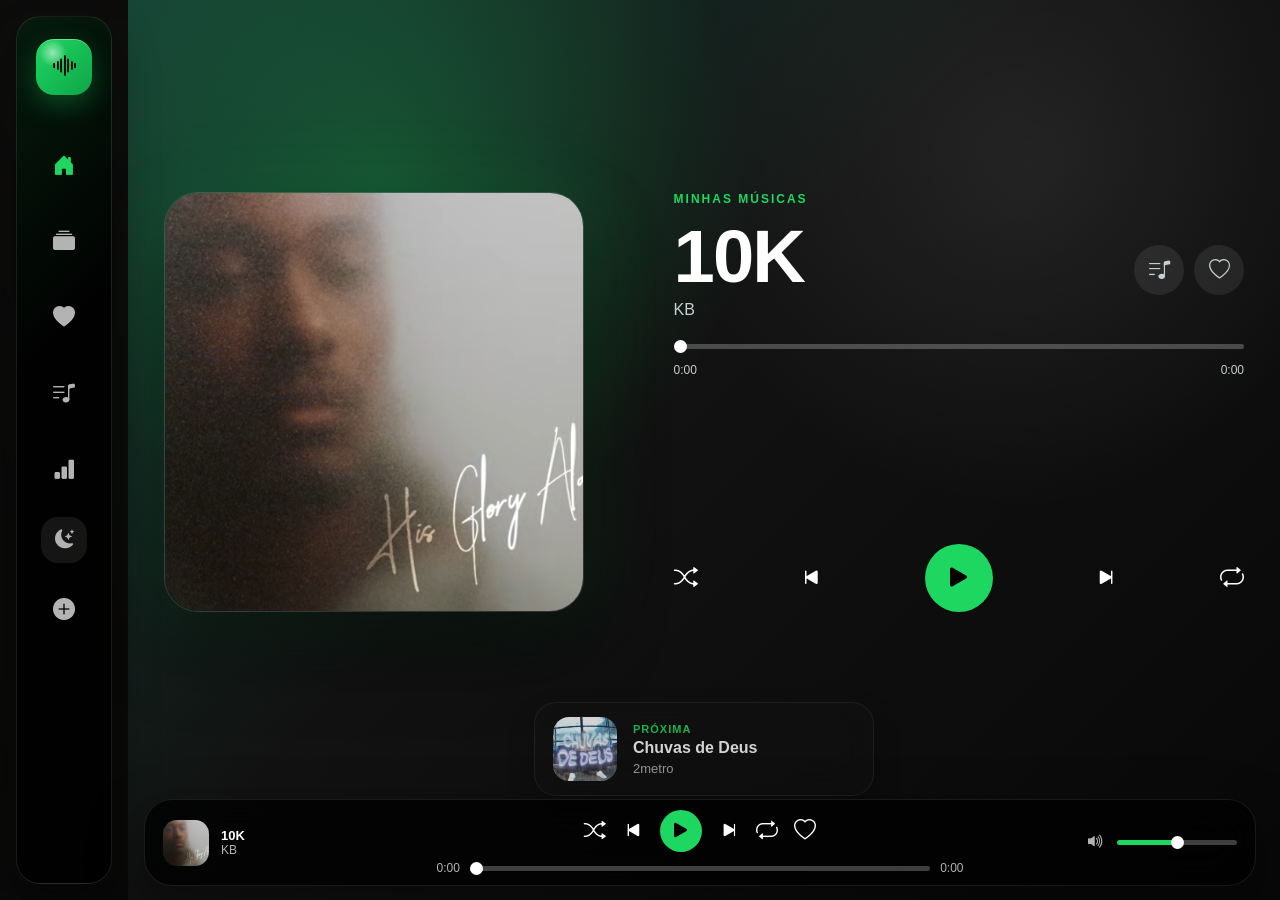
==== commit 57ef7d2f: "final project" ====
--- a/index.html
+++ b/index.html
@@ -34,6 +34,25 @@
           <span>Favoritas</span>
         </a>
 
+        <a href="#playlists" data-page="playlistsPage">
+          <i class="bi bi-music-note-list" aria-hidden="true"></i>
+          <span>Playlists</span>
+        </a>
+
+        <a href="#estatisticas" data-page="statsPage">
+          <i class="bi bi-bar-chart-fill" aria-hidden="true"></i>
+          <span>Stats</span>
+        </a>
+
+        <button
+          id="themeToggleBtn"
+          class="theme-toggle"
+          type="button"
+          aria-label="Alternar tema"
+        >
+          <i class="bi bi-moon-stars-fill"></i>
+        </button>
+
         <a href="#adicionar" data-page="addMusicPage">
           <i class="bi bi-plus-circle-fill" aria-hidden="true"></i>
           <span>Adicionar</span>
@@ -207,6 +226,65 @@
       </section>
     </main>
 
+    <main id="playlistsPage" class="main playlists-main page" hidden>
+      <section class="playlists" aria-label="Playlists">
+        <header class="library-header">
+          <p class="eyebrow">Organização</p>
+          <h2>Playlists</h2>
+          <p>Playlists salvas neste navegador.</p>
+        </header>
+
+        <form id="playlistForm" class="playlist-form">
+          <input
+            id="playlistName"
+            type="text"
+            placeholder="Nome da nova playlist"
+            required
+          />
+          <button type="submit">Criar playlist</button>
+        </form>
+
+        <section class="smart-playlists">
+          <article class="playlist-block">
+            <h3>Mais Ouvidas</h3>
+            <div id="mostPlayedList" class="compact-song-list"></div>
+          </article>
+
+          <article class="playlist-block">
+            <h3>Tocadas Recentemente</h3>
+            <div id="recentPlayedList" class="compact-song-list"></div>
+          </article>
+
+          <article class="playlist-block">
+            <h3>Histórico de Reprodução</h3>
+            <div id="historyList" class="compact-song-list"></div>
+          </article>
+        </section>
+
+        <section
+          id="customPlaylistsGrid"
+          class="custom-playlists-grid"
+        ></section>
+      </section>
+    </main>
+
+    <main id="statsPage" class="main stats-main page" hidden>
+      <section class="stats" aria-label="Estatísticas">
+        <header class="library-header">
+          <p class="eyebrow">Seu uso</p>
+          <h2>Estatísticas</h2>
+          <p>Tudo salvo apenas no LocalStorage.</p>
+        </header>
+
+        <section id="statsCards" class="stats-cards"></section>
+
+        <article class="playlist-block">
+          <h3>Ranking Top 10</h3>
+          <div id="topRankingList" class="compact-song-list"></div>
+        </article>
+      </section>
+    </main>
+
     <main id="addMusicPage" class="main add-music-main page" hidden>
       <section class="add-music">
         <header class="library-header">
@@ -332,6 +410,38 @@
       <audio id="globalAudio"></audio>
     </footer>
 
+    <div id="playlistModal" class="playlist-modal" hidden>
+      <section
+        class="playlist-modal-card"
+        role="dialog"
+        aria-modal="true"
+        aria-labelledby="playlistModalTitle"
+      >
+        <button
+          id="playlistModalClose"
+          class="playlist-modal-close"
+          type="button"
+          aria-label="Fechar"
+        >
+          <i class="bi bi-x-lg"></i>
+        </button>
+
+        <p class="eyebrow">Escolha a playlist</p>
+        <h2 id="playlistModalTitle">Adicionar à playlist</h2>
+
+        <div id="playlistModalOptions" class="playlist-modal-options"></div>
+
+        <form id="playlistModalCreateForm" class="playlist-modal-create">
+          <input
+            id="playlistModalNewName"
+            type="text"
+            placeholder="Criar nova playlist"
+          />
+          <button type="submit">Criar e adicionar</button>
+        </form>
+      </section>
+    </div>
+
     <script src="script.js"></script>
   </body>
 </html>
--- a/style.css
+++ b/style.css
@@ -1208,3 +1208,791 @@
     height: 56px;
   }
 }
+
+/* =========================
+   NOVOS RECURSOS FRONTEND
+========================= */
+
+body::before {
+  content: "";
+  position: fixed;
+  inset: 0;
+  z-index: -2;
+  background-image: var(--dynamic-cover);
+  background-size: cover;
+  background-position: center;
+  filter: blur(48px) saturate(1.25);
+  opacity: 0.22;
+  transform: scale(1.08);
+  transition: 0.45s ease;
+}
+
+body::after {
+  content: "";
+  position: fixed;
+  inset: 0;
+  z-index: -1;
+  background: rgba(0, 0, 0, 0.48);
+  pointer-events: none;
+}
+
+.theme-toggle {
+  width: 46px;
+  height: 46px;
+  border-radius: 17px;
+  background: rgba(255, 255, 255, 0.08);
+  color: #b3b3b3;
+  display: grid;
+  place-items: center;
+  font-size: 19px;
+  transition: 0.22s ease;
+}
+
+.theme-toggle:hover {
+  color: #1ed760;
+  background: rgba(30, 215, 96, 0.15);
+}
+
+body.light-theme {
+  background: #f5f7f4;
+  color: #111;
+}
+
+body.light-theme::after {
+  background: rgba(255, 255, 255, 0.48);
+}
+
+body.light-theme .sidebar,
+body.light-theme .global-player,
+body.light-theme .library-preview,
+body.light-theme .playlist-block,
+body.light-theme .stats-cards article,
+body.light-theme .add-music,
+body.light-theme .library-song,
+body.light-theme .favorite-card {
+  background: rgba(255, 255, 255, 0.82);
+  color: #111;
+  border-color: rgba(0, 0, 0, 0.08);
+}
+
+body.light-theme .main {
+  background:
+    radial-gradient(
+      circle at 22% 20%,
+      rgba(30, 215, 96, 0.18),
+      transparent 32%
+    ),
+    linear-gradient(135deg, #ffffff 0%, #eef3ef 100%);
+}
+
+body.light-theme p,
+body.light-theme small,
+body.light-theme .library-song p,
+body.light-theme .favorite-card p,
+body.light-theme .global-current-info p {
+  color: #46524c;
+}
+
+.playlists,
+.stats {
+  width: min(1120px, 100%);
+  margin: 0 auto;
+  display: grid;
+  gap: 22px;
+}
+
+.playlist-form {
+  display: flex;
+  gap: 10px;
+  flex-wrap: wrap;
+}
+
+.playlist-form input {
+  flex: 1;
+  min-width: 220px;
+  height: 48px;
+  border: 1px solid rgba(255, 255, 255, 0.12);
+  border-radius: 16px;
+  padding: 0 16px;
+  background: rgba(255, 255, 255, 0.08);
+  color: inherit;
+}
+
+.playlist-form button,
+.playlist-title-row button,
+.playlist-track button {
+  border-radius: 14px;
+  padding: 0 16px;
+  min-height: 42px;
+  background: #1ed760;
+  color: #06100d;
+  font-weight: 800;
+}
+
+.smart-playlists,
+.custom-playlists-grid,
+.stats-cards {
+  display: grid;
+  grid-template-columns: repeat(auto-fit, minmax(260px, 1fr));
+  gap: 16px;
+}
+
+.playlist-block,
+.stats-cards article {
+  padding: 18px;
+  border-radius: 24px;
+  background: rgba(0, 0, 0, 0.48);
+  border: 1px solid rgba(255, 255, 255, 0.1);
+  backdrop-filter: blur(18px);
+}
+
+.playlist-block h3 {
+  margin-bottom: 14px;
+  font-size: 20px;
+}
+
+.playlist-title-row {
+  display: flex;
+  align-items: center;
+  justify-content: space-between;
+  gap: 12px;
+}
+
+.playlist-title-row button,
+.playlist-track button {
+  background: rgba(255, 255, 255, 0.1);
+  color: inherit;
+}
+
+.compact-song-list {
+  display: grid;
+  gap: 10px;
+}
+
+.compact-song,
+.playlist-track {
+  width: 100%;
+  display: grid;
+  grid-template-columns: 44px 1fr auto;
+  align-items: center;
+  gap: 12px;
+  min-height: 58px;
+  padding: 8px;
+  border-radius: 16px;
+  background: rgba(255, 255, 255, 0.06);
+  color: inherit;
+  text-align: left;
+  transition: 0.18s ease;
+}
+
+.compact-song:hover,
+.compact-song.active,
+.playlist-track:hover,
+.playlist-track.active {
+  background: rgba(30, 215, 96, 0.16);
+}
+
+.compact-song img,
+.playlist-track img {
+  width: 44px;
+  height: 44px;
+  border-radius: 12px;
+  object-fit: cover;
+}
+
+.compact-song span,
+.playlist-track span {
+  display: grid;
+  gap: 3px;
+  min-width: 0;
+}
+
+.compact-song strong,
+.playlist-track strong {
+  overflow: hidden;
+  text-overflow: ellipsis;
+  white-space: nowrap;
+}
+
+.compact-song small,
+.playlist-track small,
+.compact-song em {
+  color: #aeb9b4;
+  font-style: normal;
+  font-size: 12px;
+}
+
+.stats-cards article {
+  min-height: 130px;
+  display: grid;
+  align-content: center;
+  gap: 8px;
+}
+
+.stats-cards strong {
+  font-size: clamp(28px, 5vw, 42px);
+  line-height: 1;
+}
+
+.stats-cards span {
+  color: #aeb9b4;
+  font-weight: 700;
+}
+
+.song-actions {
+  display: flex;
+  align-items: center;
+  gap: 7px;
+}
+
+.small-action,
+.remove-favorite {
+  width: 36px;
+  height: 36px;
+  border-radius: 12px;
+  background: rgba(255, 255, 255, 0.08);
+  color: inherit;
+  display: grid;
+  place-items: center;
+}
+
+.small-action:hover,
+.remove-favorite:hover {
+  background: rgba(30, 215, 96, 0.18);
+  color: #1ed760;
+}
+
+.favorite-mini .bi-heart-fill,
+.favorite-control.active,
+.heart-main.active {
+  color: #1ed760;
+}
+
+.favorite-card {
+  position: relative;
+}
+
+.remove-favorite {
+  position: absolute;
+  top: 12px;
+  right: 12px;
+  background: rgba(0, 0, 0, 0.48);
+}
+
+.favorite-card small {
+  display: block;
+  margin-top: 6px;
+  color: #aeb9b4;
+}
+
+.small-empty {
+  padding: 12px;
+  font-size: 13px;
+}
+
+@media (max-width: 767px) {
+  .sidebar nav {
+    gap: 4px;
+  }
+
+  .sidebar a,
+  .theme-toggle {
+    width: 40px;
+    height: 40px;
+    border-radius: 14px;
+    font-size: 17px;
+  }
+
+  .song-actions {
+    gap: 4px;
+  }
+
+  .small-action {
+    width: 32px;
+    height: 32px;
+  }
+}
+
+/* =========================
+   AJUSTES FINAIS - PLAYLISTS / TEMA / MODAL
+========================= */
+.library-song {
+  grid-template-columns: 58px minmax(0, 1fr) auto;
+  overflow: hidden;
+}
+
+.library-song > div:nth-of-type(1) {
+  min-width: 0;
+}
+
+.song-actions {
+  justify-self: end;
+  max-width: 132px;
+  padding-right: 2px;
+}
+
+.song-actions .library-status,
+.song-actions .small-action {
+  flex: 0 0 36px;
+}
+
+.playlist-block {
+  display: flex;
+  flex-direction: column;
+  min-height: 330px;
+  max-height: 330px;
+  overflow: hidden;
+}
+
+.playlist-block .compact-song-list {
+  flex: 1;
+  min-height: 0;
+  overflow-y: auto;
+  padding-right: 4px;
+  scrollbar-width: thin;
+}
+
+.playlist-block .compact-song-list::-webkit-scrollbar {
+  width: 7px;
+}
+
+.playlist-block .compact-song-list::-webkit-scrollbar-thumb {
+  background: rgba(255, 255, 255, 0.22);
+  border-radius: 999px;
+}
+
+.playlist-block.custom-playlist {
+  min-height: 360px;
+  max-height: 360px;
+}
+
+.playlist-title-row {
+  margin-bottom: 14px;
+}
+
+.playlist-title-row h3 {
+  margin-bottom: 0;
+}
+
+.playlist-modal[hidden] {
+  display: none;
+}
+
+.playlist-modal {
+  position: fixed;
+  inset: 0;
+  z-index: 2000;
+  display: grid;
+  place-items: center;
+  padding: 24px;
+  background: rgba(0, 0, 0, 0.72);
+  backdrop-filter: blur(10px);
+}
+
+.playlist-modal-card {
+  width: min(520px, 100%);
+  max-height: min(720px, 88vh);
+  overflow: hidden;
+  display: grid;
+  gap: 16px;
+  position: relative;
+  padding: 26px;
+  border-radius: 28px;
+  background: linear-gradient(
+    145deg,
+    rgba(23, 23, 23, 0.98),
+    rgba(8, 18, 13, 0.98)
+  );
+  border: 1px solid rgba(255, 255, 255, 0.12);
+  box-shadow: 0 30px 90px rgba(0, 0, 0, 0.48);
+}
+
+.playlist-modal-card h2 {
+  font-size: 28px;
+  line-height: 1.08;
+  padding-right: 36px;
+}
+
+.playlist-modal-close {
+  position: absolute;
+  top: 18px;
+  right: 18px;
+  width: 40px;
+  height: 40px;
+  border-radius: 14px;
+  background: rgba(255, 255, 255, 0.08);
+  color: inherit;
+}
+
+.playlist-modal-options {
+  display: grid;
+  gap: 10px;
+  max-height: 320px;
+  overflow-y: auto;
+  padding-right: 4px;
+}
+
+.playlist-choice-card {
+  width: 100%;
+  display: flex;
+  align-items: center;
+  justify-content: space-between;
+  gap: 14px;
+  padding: 16px;
+  border-radius: 18px;
+  background: rgba(255, 255, 255, 0.07);
+  color: inherit;
+  text-align: left;
+  border: 1px solid rgba(255, 255, 255, 0.08);
+  transition: 0.18s ease;
+}
+
+.playlist-choice-card:hover:not(:disabled) {
+  background: rgba(30, 215, 96, 0.16);
+  border-color: rgba(30, 215, 96, 0.34);
+}
+
+.playlist-choice-card:disabled {
+  opacity: 0.6;
+  cursor: not-allowed;
+}
+
+.playlist-choice-card span {
+  display: grid;
+  gap: 3px;
+}
+
+.playlist-choice-card small,
+.playlist-choice-card em,
+.playlist-choice-empty {
+  color: #aeb9b4;
+  font-style: normal;
+}
+
+.playlist-choice-card em {
+  font-size: 12px;
+  font-weight: 800;
+  color: #1ed760;
+}
+
+.playlist-choice-empty {
+  padding: 18px;
+  border-radius: 18px;
+  background: rgba(255, 255, 255, 0.06);
+  text-align: center;
+}
+
+.playlist-modal-create {
+  display: grid;
+  grid-template-columns: 1fr auto;
+  gap: 10px;
+}
+
+.playlist-modal-create input {
+  min-width: 0;
+  height: 48px;
+  border-radius: 16px;
+  border: 1px solid rgba(255, 255, 255, 0.12);
+  background: rgba(255, 255, 255, 0.08);
+  color: inherit;
+  padding: 0 16px;
+  outline: none;
+}
+
+.playlist-modal-create button {
+  border-radius: 16px;
+  padding: 0 18px;
+  background: #1ed760;
+  color: #06100d;
+  font-weight: 900;
+}
+
+body.light-theme {
+  background: #eef2ec;
+  color: #18221d;
+}
+
+body.light-theme::before {
+  opacity: 0.13;
+  filter: blur(58px) saturate(1.08);
+}
+
+body.light-theme::after {
+  background: linear-gradient(
+    135deg,
+    rgba(255, 255, 255, 0.78),
+    rgba(232, 240, 234, 0.72)
+  );
+}
+
+body.light-theme .main {
+  background:
+    radial-gradient(
+      circle at 20% 14%,
+      rgba(30, 215, 96, 0.18),
+      transparent 28%
+    ),
+    linear-gradient(
+      135deg,
+      rgba(255, 255, 255, 0.92),
+      rgba(235, 242, 236, 0.92)
+    );
+}
+
+body.light-theme .sidebar,
+body.light-theme .global-player,
+body.light-theme .library-preview,
+body.light-theme .playlist-block,
+body.light-theme .stats-cards article,
+body.light-theme .add-music,
+body.light-theme .library-song,
+body.light-theme .favorite-card,
+body.light-theme .playlist-modal-card {
+  background: rgba(255, 255, 255, 0.9);
+  color: #18221d;
+  border-color: rgba(24, 34, 29, 0.1);
+  box-shadow: 0 20px 60px rgba(20, 40, 28, 0.08);
+}
+
+body.light-theme .library-search,
+body.light-theme .playlist-form input,
+body.light-theme .playlist-modal-create input,
+body.light-theme .compact-song,
+body.light-theme .playlist-track,
+body.light-theme .playlist-choice-card,
+body.light-theme .playlist-choice-empty,
+body.light-theme .small-action,
+body.light-theme .remove-favorite,
+body.light-theme .theme-toggle {
+  background: rgba(20, 40, 28, 0.055);
+  border-color: rgba(20, 40, 28, 0.08);
+  color: #18221d;
+}
+
+body.light-theme .library-search input,
+body.light-theme input {
+  color: #18221d;
+}
+
+body.light-theme p,
+body.light-theme small,
+body.light-theme .library-song p,
+body.light-theme .favorite-card p,
+body.light-theme .global-current-info p,
+body.light-theme .compact-song small,
+body.light-theme .playlist-track small,
+body.light-theme .compact-song em,
+body.light-theme .playlist-choice-card small,
+body.light-theme .playlist-choice-empty {
+  color: #607069;
+}
+
+body.light-theme .compact-song:hover,
+body.light-theme .compact-song.active,
+body.light-theme .playlist-track:hover,
+body.light-theme .playlist-track.active,
+body.light-theme .library-song:hover,
+body.light-theme .library-song.active,
+body.light-theme .playlist-choice-card:hover:not(:disabled) {
+  background: rgba(30, 215, 96, 0.14);
+  border-color: rgba(30, 215, 96, 0.28);
+}
+
+body.light-theme .playlist-modal {
+  background: rgba(239, 244, 240, 0.72);
+}
+
+@media (max-width: 640px) {
+  .playlist-modal-create {
+    grid-template-columns: 1fr;
+  }
+
+  .playlist-block,
+  .playlist-block.custom-playlist {
+    min-height: 310px;
+    max-height: 310px;
+  }
+
+  .song-actions {
+    gap: 4px;
+  }
+
+  .small-action,
+  .remove-favorite,
+  .song-actions .library-status {
+    width: 32px;
+    height: 32px;
+  }
+}
+
+/* =========================
+   AJUSTES SOLICITADOS - NÃO ALTERAR O RESTANTE
+========================= */
+
+/* Tema claro: botões/ícones que estavam brancos ficam escuros */
+body.light-theme .player-controls-main button,
+body.light-theme .library-preview-controls button,
+body.light-theme .global-buttons button,
+body.light-theme .playlist-modal-close,
+body.light-theme .playlist-title-row button,
+body.light-theme .playlist-track button,
+body.light-theme .small-action,
+body.light-theme .remove-favorite,
+body.light-theme .theme-toggle,
+body.light-theme .library-song button {
+  color: #18221d;
+}
+
+body.light-theme .play-main,
+body.light-theme .library-play,
+body.light-theme .global-play,
+body.light-theme .playlist-form button,
+body.light-theme .playlist-modal-create button,
+body.light-theme .add-music-form button {
+  color: #06100d !important;
+}
+
+body.light-theme .sidebar h1 {
+  color: #06100d;
+}
+
+body.light-theme .global-volume i,
+body.light-theme .library-status i,
+body.light-theme .global-progress,
+body.light-theme .progress-main div,
+body.light-theme .library-preview-progress div {
+  color: #44524a;
+}
+
+body.light-theme input[type="range"]::-webkit-slider-thumb {
+  background: #18221d;
+}
+
+body.light-theme input[type="range"]::-moz-range-thumb {
+  background: #18221d;
+}
+
+/* Modal de adicionar à playlist: sobe e nunca estoura a tela */
+.playlist-modal {
+  place-items: start center;
+  padding-top: clamp(14px, 5vh, 46px);
+  padding-bottom: 14px;
+  overflow-y: auto;
+}
+
+.playlist-modal-card {
+  max-height: calc(100svh - clamp(32px, 8vh, 74px));
+  align-content: start;
+  gap: 12px;
+}
+
+.playlist-modal-options {
+  max-height: min(220px, 32svh);
+}
+
+/* Cards/listas de playlists encolhem quando há poucas músicas, mas mantêm scroll quando passar do limite */
+.playlist-block,
+.playlist-block.custom-playlist {
+  min-height: auto;
+  height: auto;
+  max-height: 330px;
+}
+
+.playlist-block .compact-song-list {
+  flex: initial;
+  max-height: 250px;
+  overflow-y: auto;
+}
+
+.playlist-block.custom-playlist .compact-song-list {
+  max-height: 270px;
+}
+
+@media (min-width: 768px) and (max-width: 1099px) {
+  .playlist-modal {
+    padding-top: 24px;
+  }
+
+  .playlist-modal-card {
+    max-height: calc(100svh - 48px);
+  }
+
+  .playlist-modal-options {
+    max-height: min(210px, 30svh);
+  }
+}
+
+@media (max-width: 640px) {
+  .playlist-modal {
+    padding: 10px;
+    place-items: start center;
+  }
+
+  .playlist-modal-card {
+    max-height: calc(100svh - 20px);
+    padding: 20px;
+    gap: 10px;
+  }
+
+  .playlist-modal-card h2 {
+    font-size: 23px;
+  }
+
+  .playlist-modal-options {
+    max-height: min(170px, 27svh);
+  }
+
+  .playlist-block,
+  .playlist-block.custom-playlist {
+    min-height: auto;
+    height: auto;
+    max-height: 310px;
+  }
+
+  .playlist-block .compact-song-list,
+  .playlist-block.custom-playlist .compact-song-list {
+    max-height: 230px;
+  }
+}
+
+/* =========================
+   CORREÇÃO MODAL PLAYLIST GLOBAL
+========================= */
+.playlist-modal {
+  position: fixed !important;
+  inset: 0 !important;
+  z-index: 9999 !important;
+  display: grid !important;
+  place-items: center !important;
+  padding: 18px !important;
+  overflow-y: auto !important;
+}
+
+.playlist-modal[hidden] {
+  display: none !important;
+}
+
+.playlist-modal-card {
+  width: min(520px, calc(100vw - 36px)) !important;
+  max-height: calc(100svh - 36px) !important;
+  margin: auto !important;
+}
+
+.playlist-modal-options {
+  max-height: min(260px, 34svh) !important;
+}
+
+@media (max-width: 640px) {
+  .playlist-modal {
+    padding: 12px !important;
+  }
+
+  .playlist-modal-card {
+    width: min(100%, calc(100vw - 24px)) !important;
+    max-height: calc(100svh - 24px) !important;
+  }
+
+  .playlist-modal-options {
+    max-height: min(210px, 30svh) !important;
+  }
+}
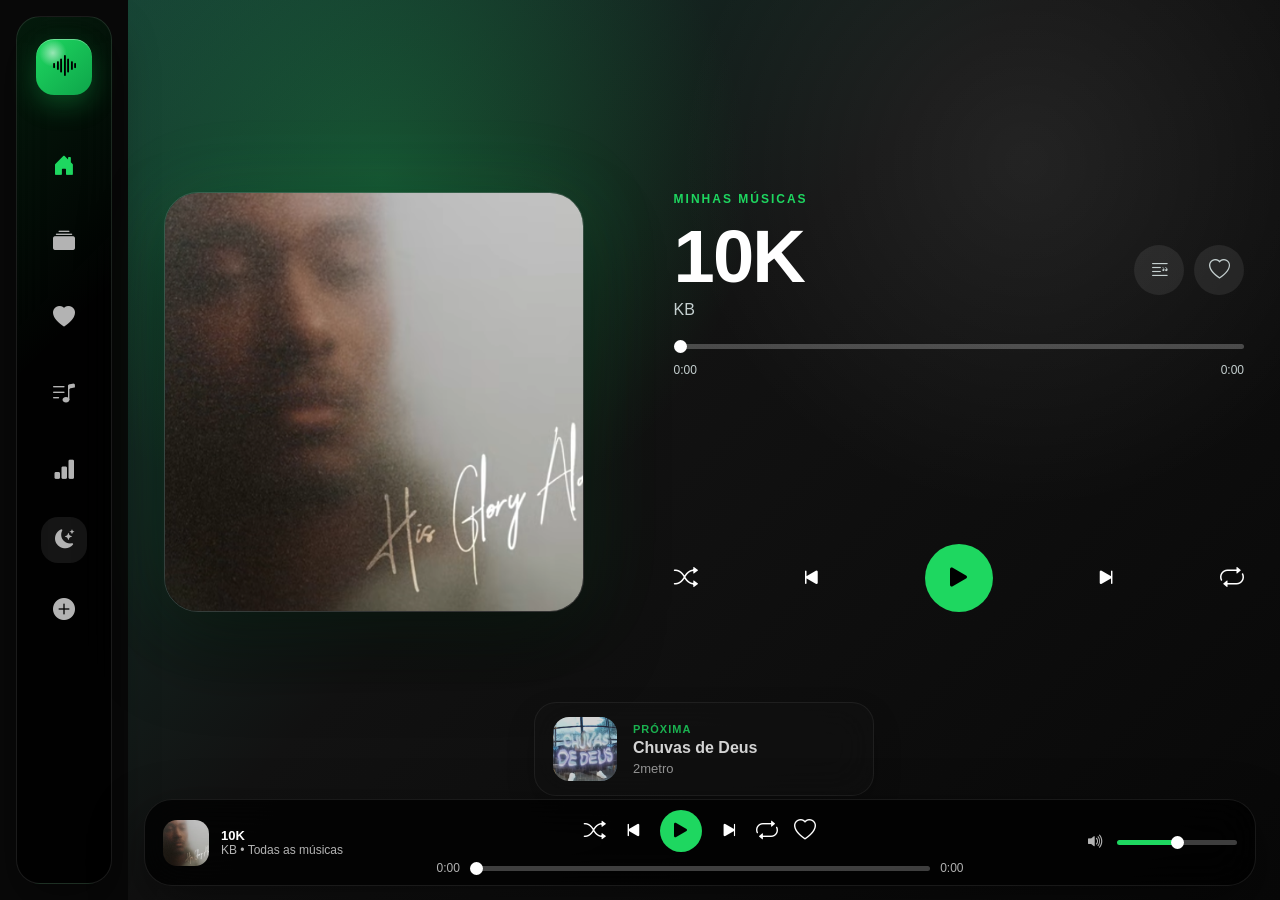
==== commit 3b1f4da6: "playlist correction and file organization" ====
--- a/index.html
+++ b/index.html
@@ -5,7 +5,7 @@
     <meta name="viewport" content="width=device-width, initial-scale=1.0" />
     <title>My Player</title>
     <link rel="icon" type="image/png" href="assets/icon.png" />
-    <link rel="stylesheet" href="style.css" />
+    <link rel="stylesheet" href="css/style.css" />
     <link
       rel="stylesheet"
       href="https://cdn.jsdelivr.net/npm/bootstrap-icons@1.11.3/font/bootstrap-icons.css"
@@ -84,7 +84,7 @@
               type="button"
               aria-label="Mostrar letra"
             >
-              <i class="bi bi-music-note-list"></i>
+              <i class="bi bi-blockquote-right"></i>
             </button>
 
             <button
@@ -442,6 +442,10 @@
       </section>
     </div>
 
-    <script src="script.js"></script>
+    <script src="js/state.js"></script>
+    <script src="js/storage.js"></script>
+    <script src="js/player.js"></script>
+    <script src="js/ui.js"></script>
+    <script src="js/script.js"></script>
   </body>
 </html>
--- a/css/style.css
+++ b/css/style.css
@@ -0,0 +1,21 @@
+@import url("./01-base.css");
+@import url("./02-ranges.css");
+@import url("./03-pages.css");
+@import url("./04-sidebar.css");
+@import url("./05-main.css");
+@import url("./06-home.css");
+@import url("./07-progress.css");
+@import url("./08-lyrics.css");
+@import url("./09-home-controls.css");
+@import url("./10-library.css");
+@import url("./11-favorites.css");
+@import url("./12-add-music.css");
+@import url("./13-global-player.css");
+@import url("./14-next-music.css");
+@import url("./15-tablet.css");
+@import url("./16-desktop.css");
+@import url("./17-mobile-tablet.css");
+@import url("./18-new-features.css");
+@import url("./19-playlists-theme-modal.css");
+@import url("./20-requested-adjustments.css");
+@import url("./21-modal-fix.css");
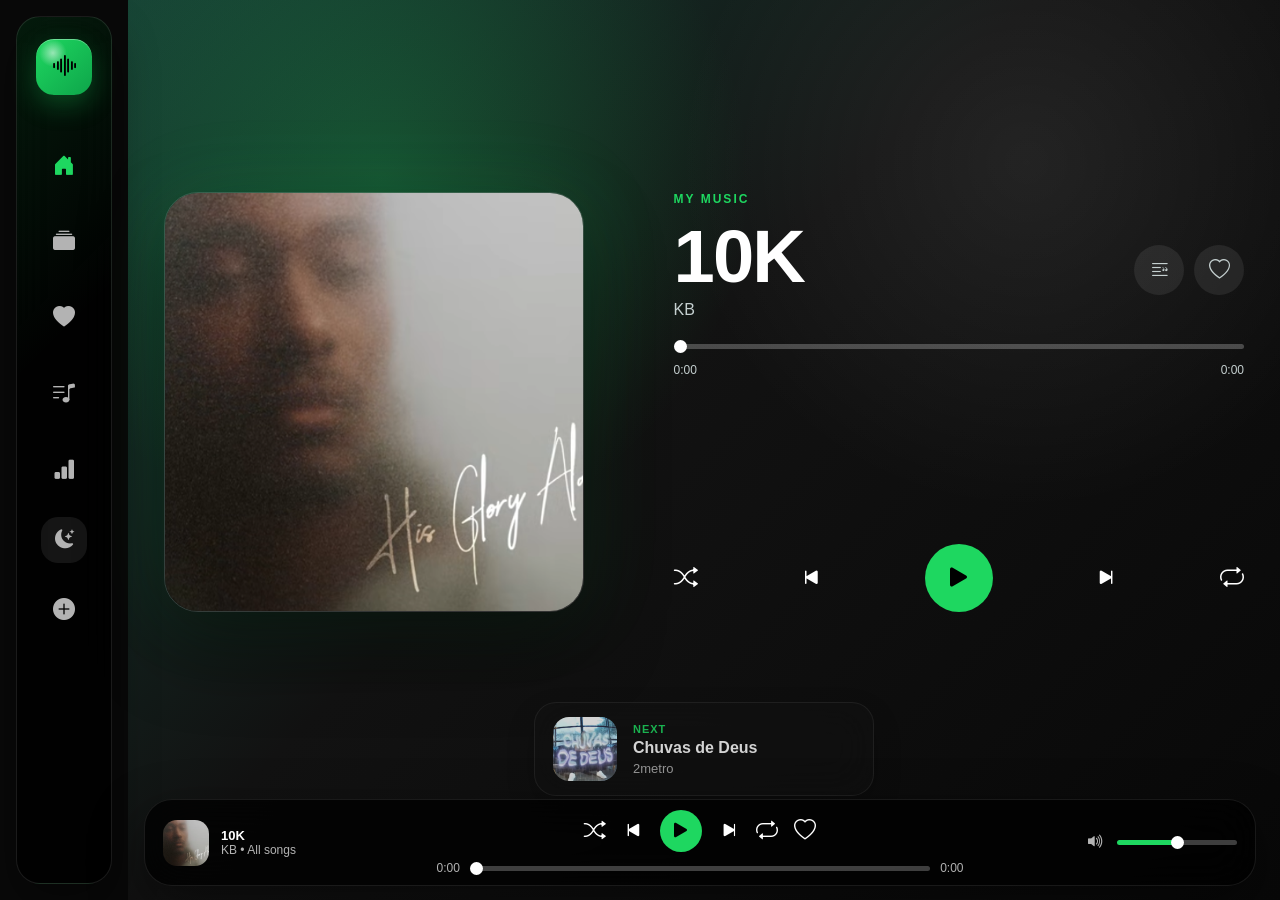
==== commit bc3b5dbf: "language settings" ====
--- a/index.html
+++ b/index.html
@@ -1,5 +1,5 @@
 <!doctype html>
-<html lang="pt-BR">
+<html lang="en">
   <head>
     <meta charset="UTF-8" />
     <meta name="viewport" content="width=device-width, initial-scale=1.0" />
@@ -13,25 +13,25 @@
   </head>
 
   <body>
-    <aside class="sidebar" aria-label="Menu principal">
+    <aside class="sidebar" aria-label="Main menu">
       <header class="sidebar-header">
         <h1><i class="bi bi-soundwave" aria-hidden="true"></i></h1>
       </header>
 
-      <nav aria-label="Navegação do player">
+      <nav aria-label="Player navigation">
         <a href="#home" class="active" data-page="homePage">
           <i class="bi bi-house-door-fill" aria-hidden="true"></i>
           <span>Home</span>
         </a>
 
-        <a href="#biblioteca" data-page="libraryPage">
+        <a href="#library" data-page="libraryPage">
           <i class="bi bi-collection-fill" aria-hidden="true"></i>
-          <span>Biblioteca</span>
-        </a>
-
-        <a href="#favoritas" data-page="favoritesPage">
+          <span>Library</span>
+        </a>
+
+        <a href="#favorites" data-page="favoritesPage">
           <i class="bi bi-heart-fill" aria-hidden="true"></i>
-          <span>Favoritas</span>
+          <span>Favorites</span>
         </a>
 
         <a href="#playlists" data-page="playlistsPage">
@@ -39,7 +39,7 @@
           <span>Playlists</span>
         </a>
 
-        <a href="#estatisticas" data-page="statsPage">
+        <a href="#statistics" data-page="statsPage">
           <i class="bi bi-bar-chart-fill" aria-hidden="true"></i>
           <span>Stats</span>
         </a>
@@ -48,27 +48,27 @@
           id="themeToggleBtn"
           class="theme-toggle"
           type="button"
-          aria-label="Alternar tema"
+          aria-label="Toggle theme"
         >
           <i class="bi bi-moon-stars-fill"></i>
         </button>
 
-        <a href="#adicionar" data-page="addMusicPage">
+        <a href="#add" data-page="addMusicPage">
           <i class="bi bi-plus-circle-fill" aria-hidden="true"></i>
-          <span>Adicionar</span>
+          <span>Add</span>
         </a>
       </nav>
     </aside>
 
     <main id="homePage" class="main page active-page">
-      <section class="hero" aria-label="Player principal">
-        <p class="eyebrow">Minhas Músicas</p>
+      <section class="hero" aria-label="Main player">
+        <p class="eyebrow">My Music</p>
 
         <img
           id="heroCover"
           class="hero-cover"
           src="assets/capas/i_will_not_break.png"
-          alt="Capa da música"
+          alt="Song cover"
         />
 
         <header class="music-info-main">
@@ -82,7 +82,7 @@
               id="mainLyricsBtn"
               class="heart-main"
               type="button"
-              aria-label="Mostrar letra"
+              aria-label="Show lyrics"
             >
               <i class="bi bi-blockquote-right"></i>
             </button>
@@ -91,7 +91,7 @@
               id="mainFavoriteBtn"
               class="heart-main favorite-control"
               type="button"
-              aria-label="Favoritar música"
+              aria-label="Favorite song"
             >
               <i class="bi bi-heart"></i>
             </button>
@@ -104,7 +104,7 @@
             type="range"
             min="0"
             value="0"
-            aria-label="Progresso da música"
+            aria-label="Song progress"
           />
           <div>
             <span id="mainCurrentTime">0:00</span>
@@ -113,10 +113,10 @@
         </div>
 
         <section id="lyricsBox" class="lyrics-karaoke hidden">
-          <p id="lyricsLine">Clique no botão de letra</p>
+          <p id="lyricsLine">Click the lyrics button</p>
         </section>
 
-        <div class="player-controls-main" aria-label="Controles da música">
+        <div class="player-controls-main" aria-label="Song controls">
           <button id="mainShuffleBtn" class="player-control" type="button">
             <i class="bi bi-shuffle"></i>
           </button>
@@ -145,11 +145,11 @@
     </main>
 
     <main id="libraryPage" class="main library-main page" hidden>
-      <section class="library" aria-label="Biblioteca de músicas">
+      <section class="library" aria-label="Music library">
         <header class="library-header">
-          <p class="eyebrow">Sua biblioteca</p>
-          <h2>Músicas</h2>
-          <p>Todas as suas músicas em um só lugar.</p>
+          <p class="eyebrow">Your library</p>
+          <h2>Songs</h2>
+          <p>All your songs in one place.</p>
         </header>
 
         <form class="library-search" role="search">
@@ -157,26 +157,26 @@
           <input
             id="librarySearch"
             type="search"
-            placeholder="Buscar música ou artista"
-            aria-label="Buscar música ou artista"
+            placeholder="Search song or artist"
+            aria-label="Search song or artist"
           />
         </form>
 
         <section
           id="libraryMusicList"
           class="library-music-list"
-          aria-label="Lista de músicas"
+          aria-label="Song list"
         ></section>
       </section>
 
-      <aside class="library-preview" aria-label="Tocando agora">
-        <p class="eyebrow">Tocando agora</p>
+      <aside class="library-preview" aria-label="Now playing">
+        <p class="eyebrow">Now playing</p>
 
         <img
           id="libraryPlayerCover"
           class="library-preview-cover"
           src="assets/capas/i_will_not_break.png"
-          alt="Capa da música atual"
+          alt="Current song cover"
         />
 
         <h2 id="libraryPlayerTitle">I Will Not Break</h2>
@@ -211,17 +211,17 @@
     </main>
 
     <main id="favoritesPage" class="main favorites-main page" hidden>
-      <section class="favorites" aria-label="Músicas favoritas">
+      <section class="favorites" aria-label="Favorite songs">
         <header class="library-header">
-          <p class="eyebrow">Suas favoritas</p>
-          <h2>Favoritas</h2>
-          <p>Músicas marcadas para ouvir de novo.</p>
+          <p class="eyebrow">Your favorites</p>
+          <h2>Favorites</h2>
+          <p>Songs marked to listen again.</p>
         </header>
 
         <section
           id="favoritesGrid"
           class="favorites-grid"
-          aria-label="Músicas favoritas"
+          aria-label="Favorite songs"
         ></section>
       </section>
     </main>
@@ -229,34 +229,34 @@
     <main id="playlistsPage" class="main playlists-main page" hidden>
       <section class="playlists" aria-label="Playlists">
         <header class="library-header">
-          <p class="eyebrow">Organização</p>
+          <p class="eyebrow">Organization</p>
           <h2>Playlists</h2>
-          <p>Playlists salvas neste navegador.</p>
+          <p>Playlists saved in this browser.</p>
         </header>
 
         <form id="playlistForm" class="playlist-form">
           <input
             id="playlistName"
             type="text"
-            placeholder="Nome da nova playlist"
+            placeholder="New playlist name"
             required
           />
-          <button type="submit">Criar playlist</button>
+          <button type="submit">Create playlist</button>
         </form>
 
         <section class="smart-playlists">
           <article class="playlist-block">
-            <h3>Mais Ouvidas</h3>
+            <h3>Most Played</h3>
             <div id="mostPlayedList" class="compact-song-list"></div>
           </article>
 
           <article class="playlist-block">
-            <h3>Tocadas Recentemente</h3>
+            <h3>Recently Played</h3>
             <div id="recentPlayedList" class="compact-song-list"></div>
           </article>
 
           <article class="playlist-block">
-            <h3>Histórico de Reprodução</h3>
+            <h3>Playback History</h3>
             <div id="historyList" class="compact-song-list"></div>
           </article>
         </section>
@@ -269,11 +269,11 @@
     </main>
 
     <main id="statsPage" class="main stats-main page" hidden>
-      <section class="stats" aria-label="Estatísticas">
+      <section class="stats" aria-label="Statistics">
         <header class="library-header">
-          <p class="eyebrow">Seu uso</p>
-          <h2>Estatísticas</h2>
-          <p>Tudo salvo apenas no LocalStorage.</p>
+          <p class="eyebrow">Your usage</p>
+          <h2>Statistics</h2>
+          <p>Everything is saved only in LocalStorage.</p>
         </header>
 
         <section id="statsCards" class="stats-cards"></section>
@@ -288,47 +288,47 @@
     <main id="addMusicPage" class="main add-music-main page" hidden>
       <section class="add-music">
         <header class="library-header">
-          <p class="eyebrow">Nova música</p>
-          <h2>Adicionar</h2>
-          <p>Salve músicas localmente neste navegador.</p>
+          <p class="eyebrow">New song</p>
+          <h2>Add</h2>
+          <p>Save songs locally in this browser.</p>
         </header>
 
         <form id="addMusicForm" class="add-music-form">
           <label>
-            Nome da música
+            Song name
             <input id="newMusicTitle" type="text" required />
           </label>
 
           <label>
-            Artista
+            Artist
             <input id="newMusicArtist" type="text" required />
           </label>
 
           <label>
-            Álbum
+            Album
             <input id="newMusicAlbum" type="text" />
           </label>
 
           <label>
-            Arquivo MP3
+            MP3 file
             <input id="newMusicAudio" type="file" accept="audio/*" required />
           </label>
 
           <label>
-            Capa
+            Cover
             <input id="newMusicCover" type="file" accept="image/*" required />
           </label>
 
           <label>
-            Letra sincronizada .LRC
+            Synced .LRC lyrics
             <textarea
               id="newMusicLyrics"
               rows="8"
-              placeholder="[00:03.10]Primeira linha da música&#10;[00:07.50]Segunda linha da música"
+              placeholder="[00:03.10]First song line&#10;[00:07.50]Second song line"
             ></textarea>
           </label>
 
-          <button type="submit">Adicionar música</button>
+          <button type="submit">Add song</button>
 
           <p id="addMusicMessage" class="add-music-message"></p>
         </form>
@@ -336,22 +336,22 @@
     </main>
 
     <section id="nextMusicPreview" class="next-music-preview">
-      <img id="nextMusicCover" src="" alt="Próxima música" />
+      <img id="nextMusicCover" src="" alt="Next song" />
 
       <div class="next-music-info">
-        <small>Próxima</small>
+        <small>Next</small>
         <h3 id="nextMusicTitle">...</h3>
         <p id="nextMusicArtist">...</p>
       </div>
     </section>
 
     <footer class="global-player">
-      <section class="global-current" aria-label="Música atual">
+      <section class="global-current" aria-label="Current song">
         <img
           id="globalCover"
           class="global-current-cover"
           src="assets/capas/i_will_not_break.png"
-          alt="Capa da música atual"
+          alt="Current song cover"
         />
 
         <div class="global-current-info">
@@ -360,7 +360,7 @@
         </div>
       </section>
 
-      <section class="global-controls" aria-label="Controles do player">
+      <section class="global-controls" aria-label="Player controls">
         <div class="global-buttons">
           <button id="globalShuffleBtn" class="player-control" type="button">
             <i class="bi bi-shuffle"></i>
@@ -402,7 +402,7 @@
         </div>
       </section>
 
-      <section class="global-volume" aria-label="Controle de volume">
+      <section class="global-volume" aria-label="Volume control">
         <i class="bi bi-volume-up-fill"></i>
         <input id="volumeControl" type="range" min="0" max="100" value="100" />
       </section>
@@ -421,13 +421,13 @@
           id="playlistModalClose"
           class="playlist-modal-close"
           type="button"
-          aria-label="Fechar"
+          aria-label="Close"
         >
           <i class="bi bi-x-lg"></i>
         </button>
 
-        <p class="eyebrow">Escolha a playlist</p>
-        <h2 id="playlistModalTitle">Adicionar à playlist</h2>
+        <p class="eyebrow">Choose the playlist</p>
+        <h2 id="playlistModalTitle">Add to playlist</h2>
 
         <div id="playlistModalOptions" class="playlist-modal-options"></div>
 
@@ -435,9 +435,9 @@
           <input
             id="playlistModalNewName"
             type="text"
-            placeholder="Criar nova playlist"
+            placeholder="Create new playlist"
           />
-          <button type="submit">Criar e adicionar</button>
+          <button type="submit">Create and add</button>
         </form>
       </section>
     </div>
